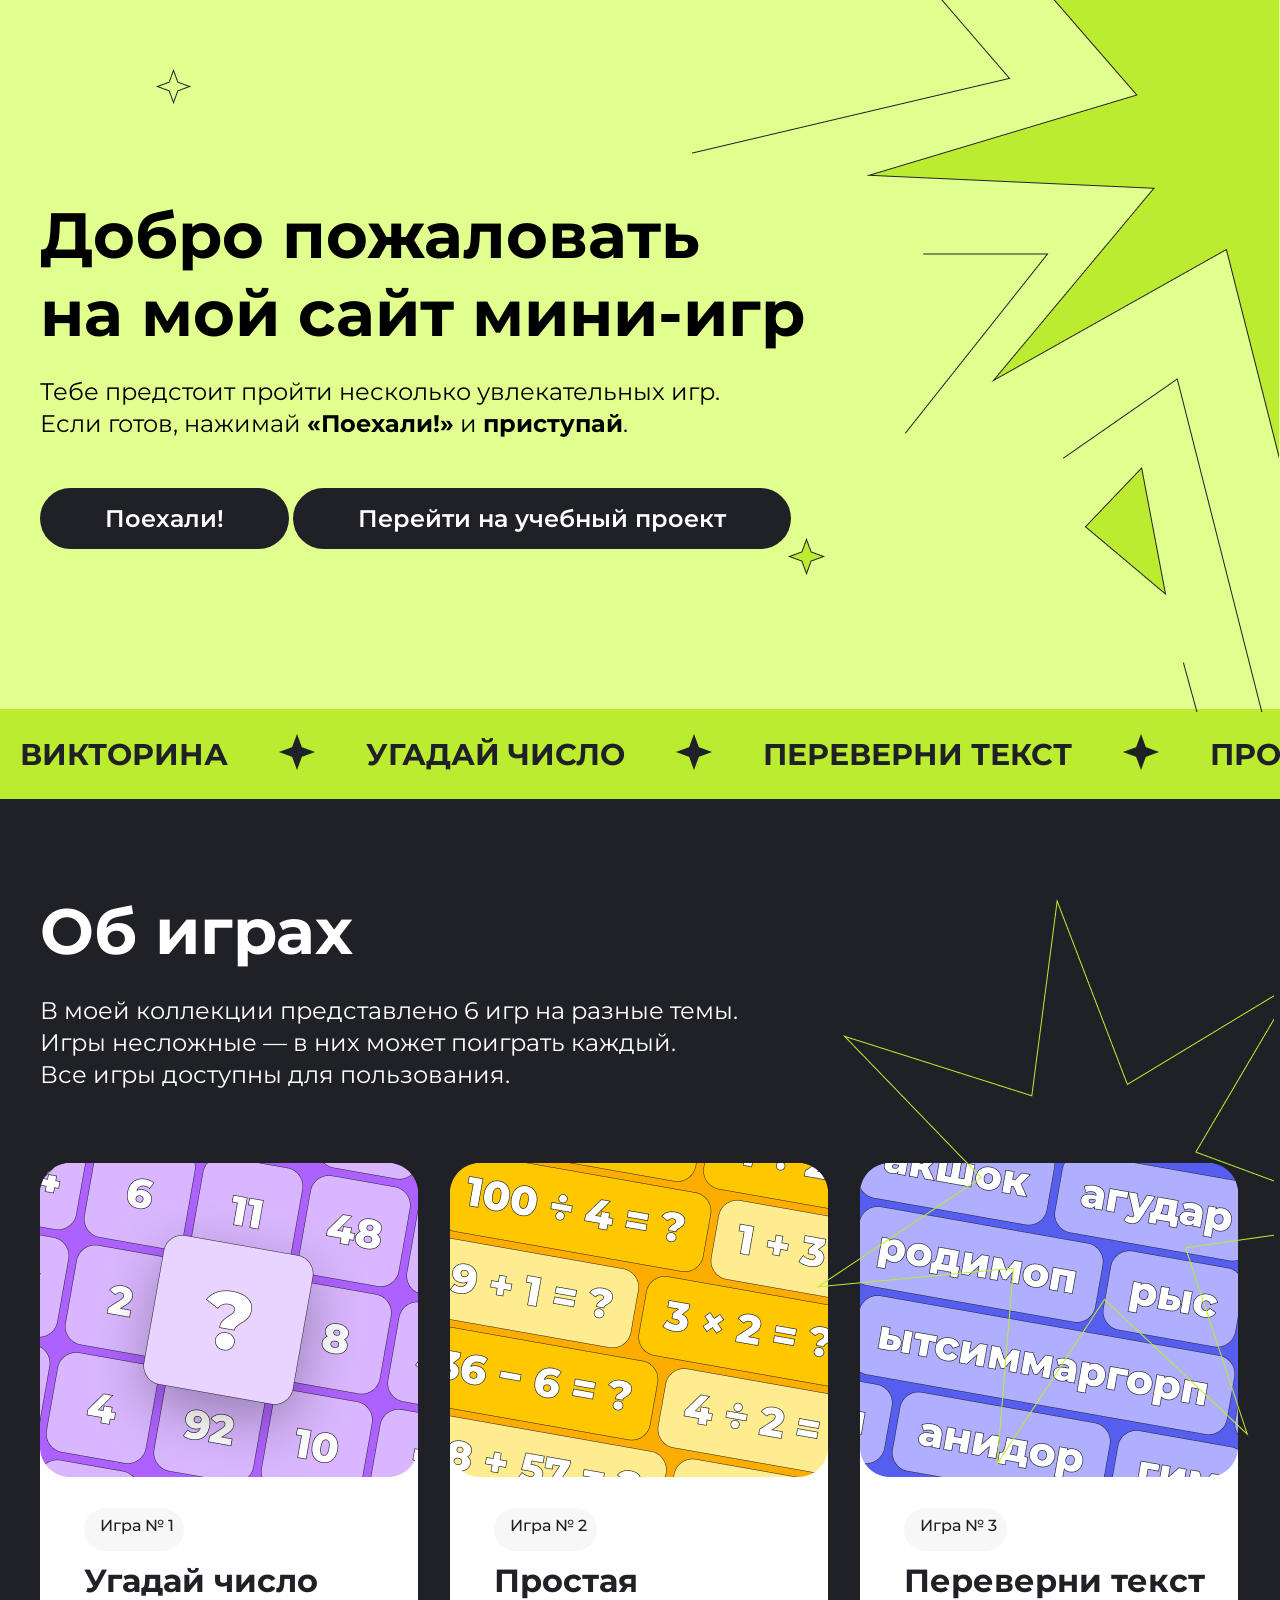
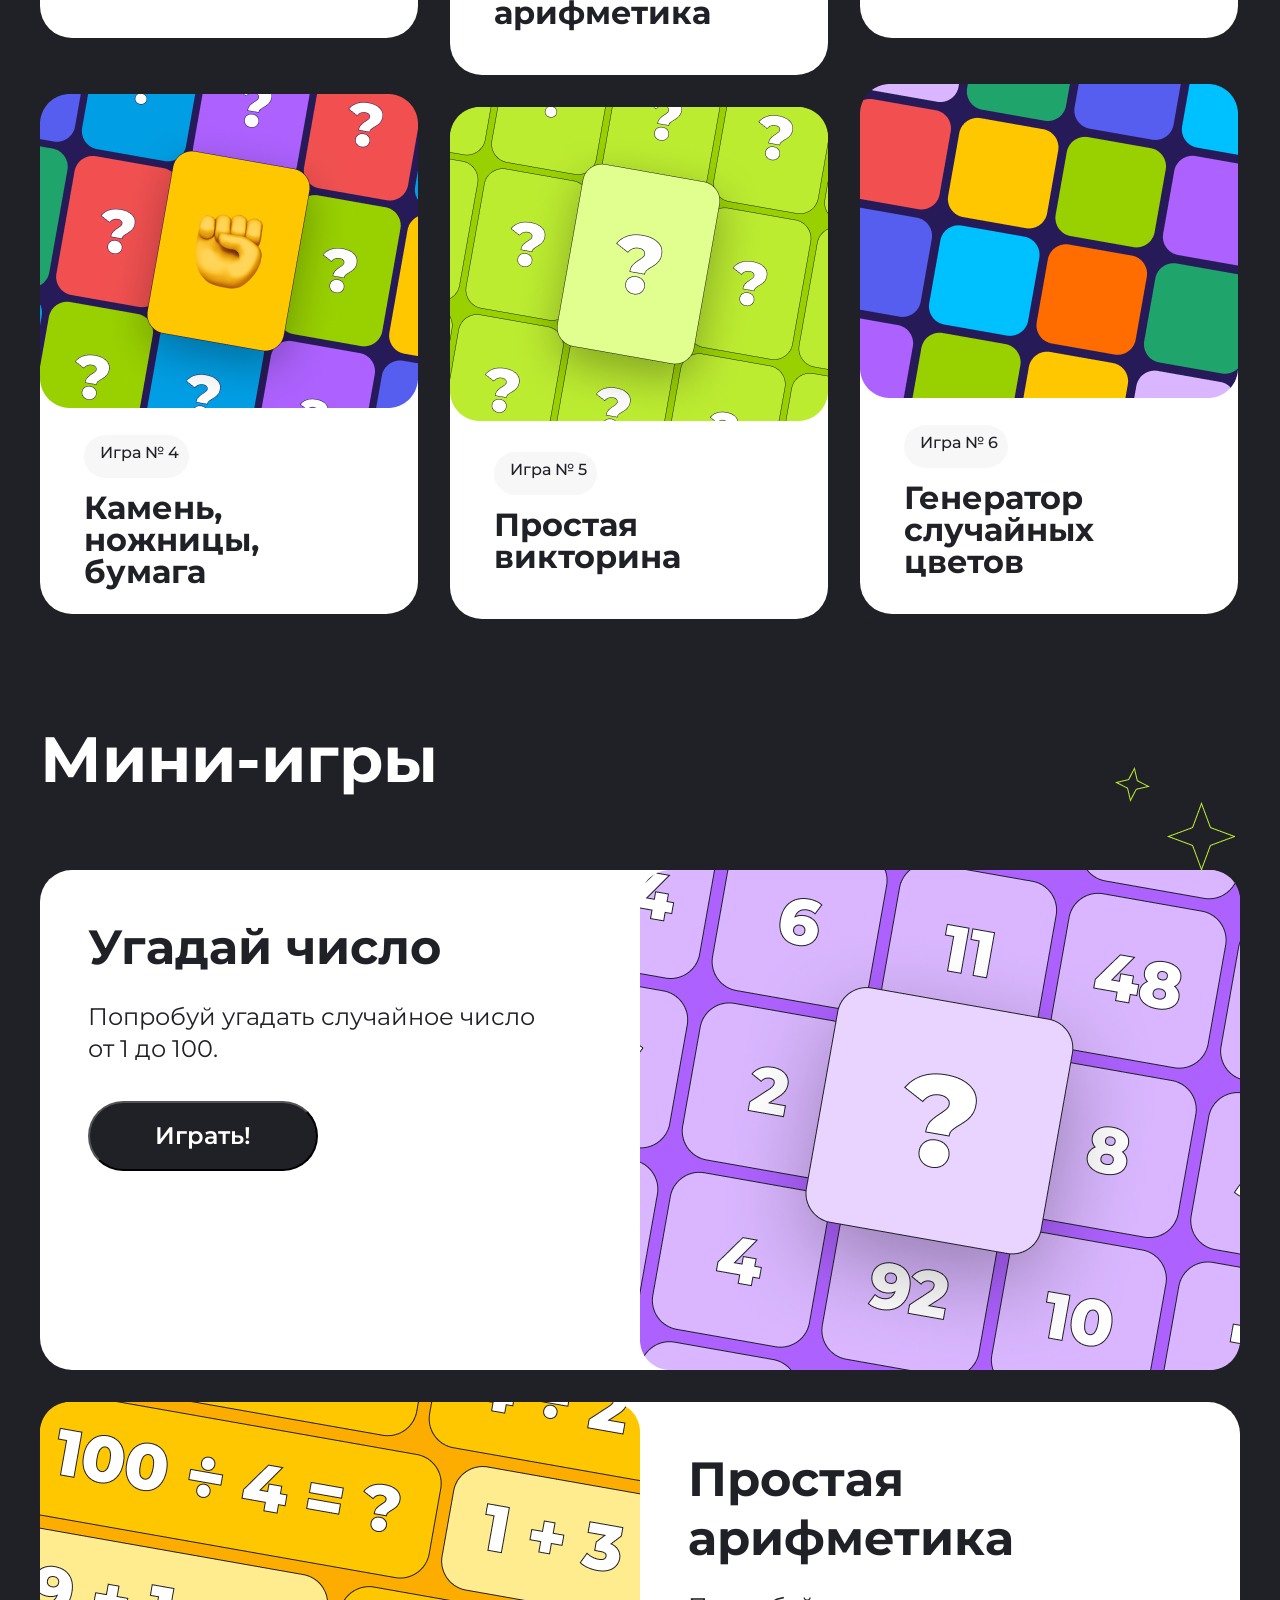
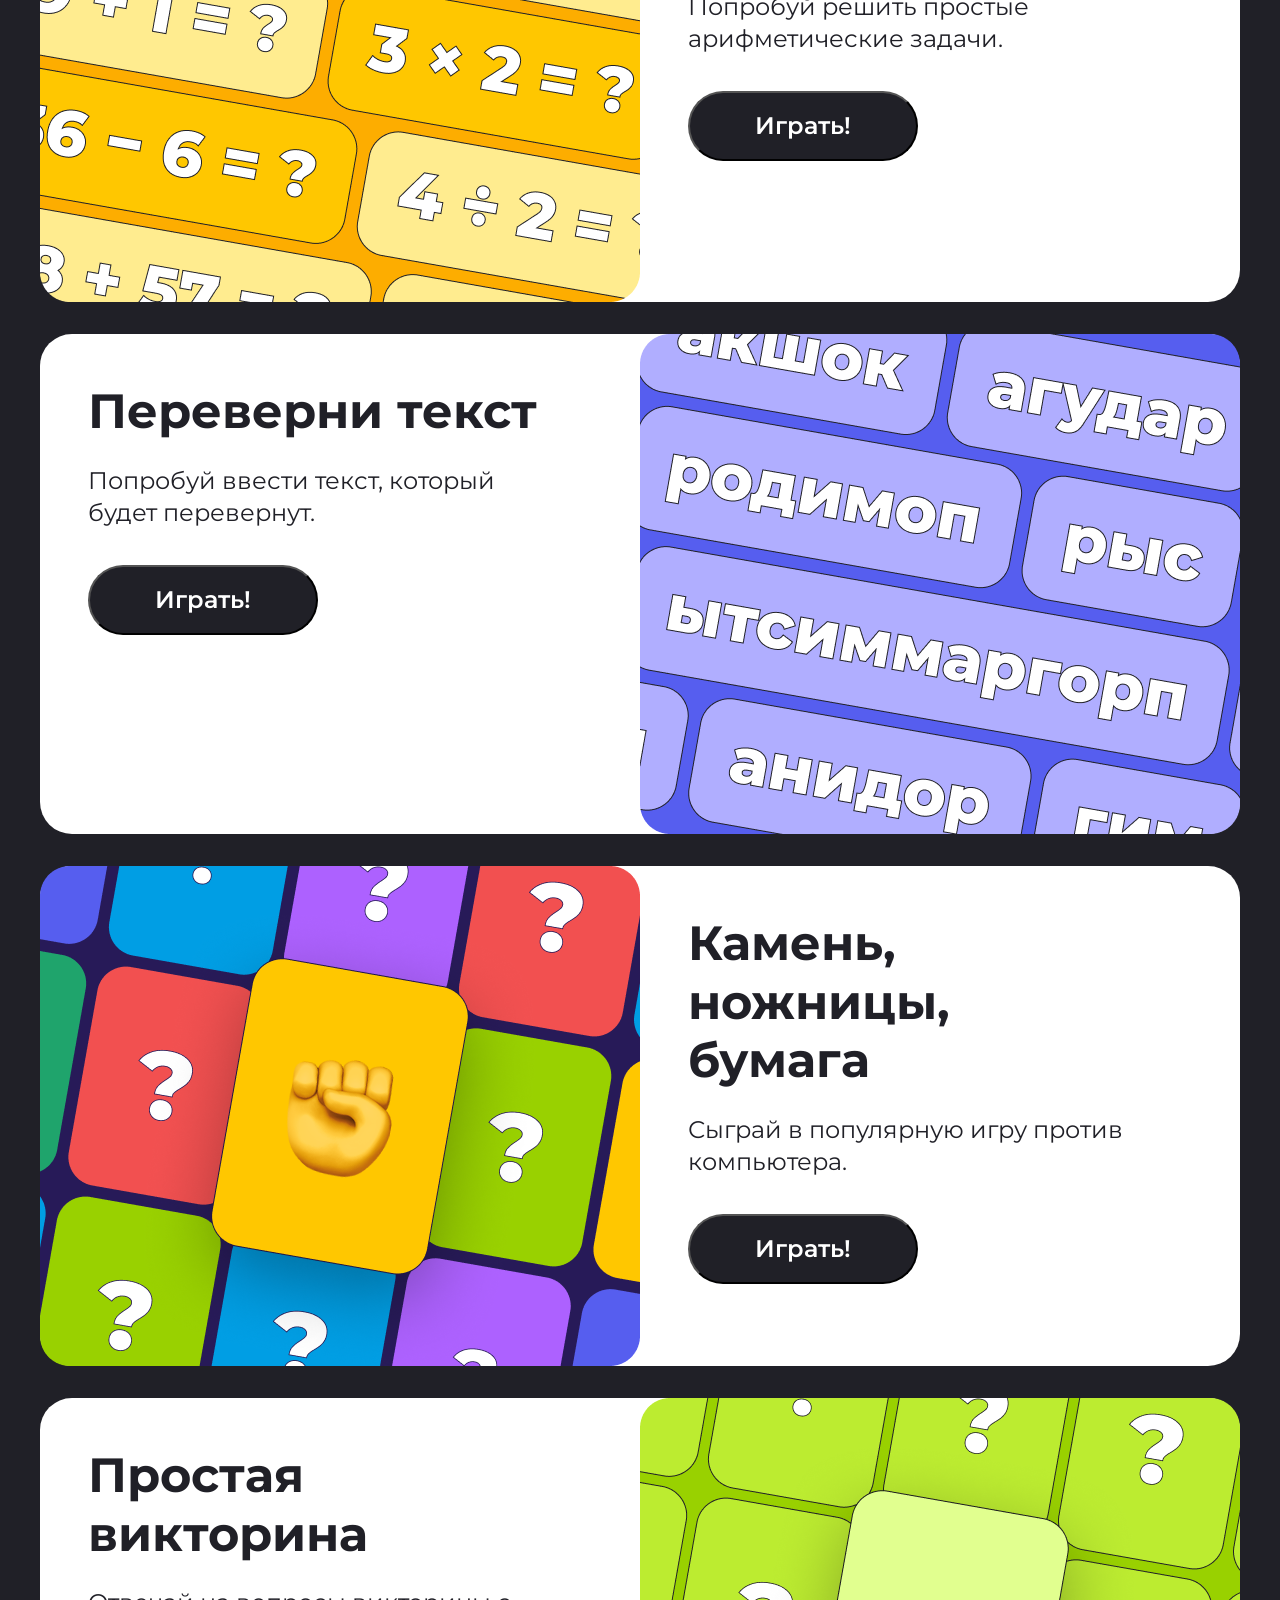
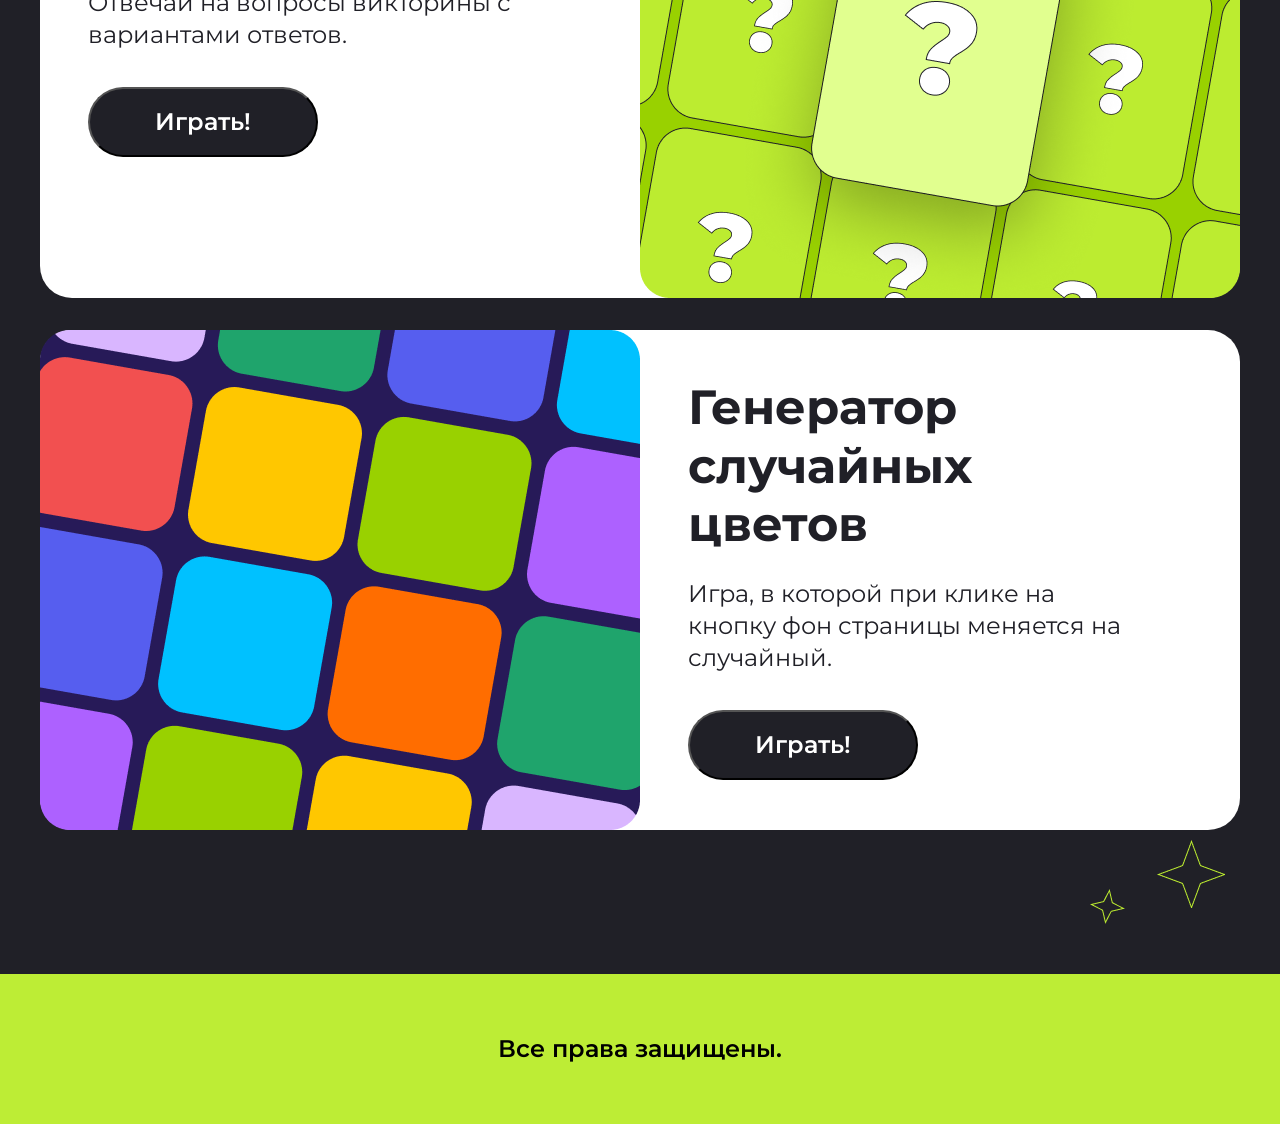
==== index.html @ 8f7e367b "all done" ====
<!DOCTYPE html>
<html lang="en">
  <head>
    <meta charset="UTF-8" />
    <meta name="viewport" content="width=device-width, initial-scale=1.0" />
    <title>Game Site</title>
    <link rel="stylesheet" href="./css/style.css" />
    <link rel="preconnect" href="https://fonts.googleapis.com" />
    <link rel="preconnect" href="https://fonts.gstatic.com" crossorigin />
    <link
      href="https://fonts.googleapis.com/css2?family=Montserrat:ital,wght@0,100..900;1,100..900&display=swap"
      rel="stylesheet"
    />
  </head>
  <body>
    <header class="header star">
      <div class="star__right-up"></div>
      <div class="star__big"></div>
      <div class="star__midlle-green"></div>
      <div class="star__small-green"></div>
      <div class="star__small-transparent"></div>

      <div class="header__content center">
        <h1 class="header__title">
          Добро пожаловать<br />
          на мой сайт мини-игр
        </h1>
        <p class="header__text">
          Тебе предстоит пройти несколько увлекательных игр. Если готов, нажимай
          <b>«Поехали!»</b> и <b>приступай</b>.
        </p>
        <a href="#about" class="button header__button">Поехали!</a>
        <a href="./homeWork.html" class="button header__button">Перейти на учебный проект</a>
    </header>

    <main>
      <section class="line">
        <div class="line__content">
          <a href="#" class="line__text">Викторина</a>
          <picture>
            <source srcset="./images/line-star-mob.png" media="(max-width: 800px)">
            <source srcset="./images/line-star.png" media="(max-width: 1024px)">
            <source srcset="./images/line-star.png">
            <img src="./images/line-star.png" alt="Image description">
          </picture>
          <a href="#" class="line__text">угадай число</a>
          <picture>
            <source srcset="./images/line-star-mob.png" media="(max-width: 800px)">
            <source srcset="./images/line-star.png" media="(max-width: 1024px)">
            <source srcset="./images/line-star.png">
            <img src="./images/line-star.png" alt="Image description">
          </picture>

          <a href="#" class="line__text">Переверни текст</a>
          <picture>
            <source srcset="./images/line-star-mob.png" media="(max-width: 800px)">
            <source srcset="./images/line-star.png" media="(max-width: 1024px)">
            <source srcset="./images/line-star.png">
            <img src="./images/line-star.png" alt="Image description">
          </picture>

          <a href="#" class="line__text">Простая арифметика</a>
         <picture>
            <source srcset="./images/line-star-mob.png" media="(max-width: 800px)">
            <source srcset="./images/line-star.png" media="(max-width: 1024px)">
            <source srcset="./images/line-star.png">
            <img src="./images/line-star.png" alt="Image description">
          </picture>

          <a href="#" class="line__text">Камень, ножницы, бумага</a>
          <picture>
            <source srcset="./images/line-star-mob.png" media="(max-width: 800px)">
            <source srcset="./images/line-star.png" media="(max-width: 1024px)">
            <source srcset="./images/line-star.png">
            <img src="./images/line-star.png" alt="Image description">
          </picture>

          <a href="#" class="line__text">Генератор случайных цветов</a>
          <picture>
            <source srcset="./images/line-star-mob.png" media="(max-width: 800px)">
            <source srcset="./images/line-star.png" media="(max-width: 1024px)">
            <source srcset="./images/line-star.png">
            <img src="./images/line-star.png" alt="Image description">
          </picture>
        </div>
      </section>

      <section id="about" class="center about">
        <div class="about__star"></div>
        <h2 class="title title_about">Об играх</h2>
        <p class="about__text">
          В моей коллекции представлено 6 игр на разные темы. Игры несложные — в
          них может поиграть каждый.<br />
          Все игры доступны для пользования.
        </p>

        <div class="about__games">
          <a href="#guess" class="about__game">
            <img
              class="about__game-img"
              src="./images/game-1.png"
              alt="Игра 1"
            />
            <div class="about__game-info">
              <p class="about__game-number">Игра № 1</p>
              <h3 class="about__game-title">Угадай число</h3>
            </div>
          </a>

          <a href="#ariphmetix" class="about__game special">
            <img
              class="about__game-img"
              src="./images/game-2.png"
              alt="Игра 2"
            />
            <div class="about__game-info">
              <p class="about__game-number">Игра № 2</p>
              <h3 class="about__game-title">Простая арифметика</h3>
            </div>
          </a>

          <a href="#tern-text" class="about__game">
            <img
              class="about__game-img"
              src="./images/game-3.png"
              alt="Игра 3"
            />
            <div class="about__game-info">
              <p class="about__game-number">Игра № 3</p>
              <h3 class="about__game-title">Переверни текст</h3>
            </div>
          </a>

          <a href="#stone" class="about__game short">
            <img
              class="about__game-img"
              src="./images/game-4.png"
              alt="Игра 4"
            />
            <div class="about__game-info">
              <p class="about__game-number">Игра № 4</p>
              <h3 class="about__game-title">Камень, ножницы, бумага</h3>
            </div>
          </a>

          <a href="#answers" class="about__game special">
            <img
              class="about__game-img"
              src="./images/game-5.png"
              alt="Игра 5"
            />
            <div class="about__game-info">
              <p class="about__game-number">Игра № 5</p>
              <h3 class="about__game-title">Простая викторина</h3>
            </div>
          </a>

          <a href="#generator" class="about__game short">
            <img
              class="about__game-img"
              src="./images/game-6.png"
              alt="Игра 6"
            />
            <div class="about__game-info">
              <p class="about__game-number">Игра № 6</p>
              <h3 class="about__game-title">Генератор случайных цветов</h3>
            </div>
            >
          </a>
        </div>
      </section>

      <section class="center mini-games">
        <h2 class="title title_mini-games">Мини-игры</h2>
        <div class="mini-games__star-big"></div>
        <div class="mini-games__star-small"></div>

        <div class="mini-games__games">
          
          <a id="guess" href="#" class="mini-games__game">
            <div class="mini-games__info">
              <h3 class="mini-games__title">Угадай число</h3>
              <p class="mini-games__text">
                Попробуй угадать случайное число от 1 до 100.
              </p>
              <div class="button">
                <button class="button__mini-games button__guess-number" onclick="gameGuessNumber()">Играть!</button>
              </div>
            </div>
            <img
              class="mini-games__img"
              src="./images/game-1-big.png"
              alt="Игра 1"
            />
          </a>

          <a id="ariphmetix" href="#" class="mini-games__game">
            <img
              class="mini-games__img"
              src="./images/game-2-big.png"
              alt="Игра 1"
            />
            <div class="mini-games__info">
              <h3 class="mini-games__title">Простая арифметика</h3>
              <p class="mini-games__text">
                Попробуй решить простые арифметические задачи.
              </p>
               <div class="button">
                <button class="button__mini-games" onclick="startGameSimpleAriphmetix()">Играть!</button>
              </div>
            </div>
          </a>

          <a id="tern-text" href="#" class="mini-games__game">
            <div class="mini-games__info">
              <h3 class="mini-games__title">Переверни&nbsp;текст</h3>
              <p class="mini-games__text">
                Попробуй ввести текст, который будет перевернут.
              </p>
               <div class="button">
                <button class="button__mini-games" onclick="startGameTernOver()">Играть!</button>
              </div>
            </div>
            <img
              class="mini-games__img"
              src="./images/game-3-big.png"
              alt="Игра 1"
            />
          </a>

          <a id="stone" href="#" class="mini-games__game">
            <img
              class="mini-games__img"
              src="./images/game-4-big.png"
              alt="Игра 1"
            />
            <div class="mini-games__info">
              <h3 class="mini-games__title">
                Камень,<br />
                ножницы,<br />
                бумага
              </h3>
              <p class="mini-games__text">
                Сыграй в популярную игру против компьютера.
              </p>
               <div class="button">
                <button class="button__mini-games" onclick="startGameRockStone()">Играть!</button>
              </div>
            </div>
          </a>

          <a id="answers" href="#" class="mini-games__game">
            <div class="mini-games__info">
              <h3 class="mini-games__title">
                Простая<br />
                викторина
              </h3>
              <p class="mini-games__text">
                Отвечай на вопросы викторины с вариантами ответов.
              </p>
               <div class="button">
                <button class="button__mini-games" onclick="startQuiz()">Играть!</button>
              </div>
            </div>
            <img
              class="mini-games__img"
              src="./images/game-5-big.png"
              alt="Игра 1"
            />
          </a>

          <a id="generator" href="#" class="mini-games__game">
            <img
              class="mini-games__img"
              src="./images/game-6-big.png"
              alt="Игра 1"
            />
            <div class="mini-games__info">
              <h3 class="mini-games__title">
                Генератор<br />
                случайных<br />
                цветов
              </h3>
              <p class="mini-games__text">
                Игра, в которой при клике на кнопку фон страницы меняется на
                случайный.
              </p>
              <div class="button">
                <button class="button__mini-games">Играть!</button>
              </div>
            </div>
          </a>
        </div>

        <div class="mini-games__star-big-down"></div>
        <div class="mini-games__star-small-down"></div>
      </section>
    </main>
    <footer class="footer">
      <p class="footer__text">Все права защищены.</p>
    </footer>
    <script src="./js/hw-8.js"></script>
  </body>
</html>
---- css/style.css ----
* {
  margin: 0;
  padding: 0;
  box-sizing: border-box;
}

html {
  scroll-behavior: smooth;
}

body {
  margin: 0 auto;
  font-family: "Montserrat", sans-serif;
  font-size: 16px;
}

a,
input,
button {
  font-family: "Montserrat", sans-serif;
}

input::-moz-placeholder {
  font-family: "Montserrat", sans-serif;
}

input::placeholder {
  font-family: "Montserrat", sans-serif;
}

a {
  text-decoration: none;
  color: #202027;
}

main {
  background-color: #202027;
}

.center {
  padding-left: calc(50% - 600px);
  padding-right: calc(50% - 600px);
}

.button {
  background: transparent;
  border: none;
  cursor: pointer;
}

.title {
  color: #fff;
  font-family: Montserrat;
  font-weight: 700;
  font-size: 64px;
  line-height: 100%;
  letter-spacing: 0px;
}

#app {
  padding-bottom: 35px;
  background-color: #e1ff8f;
}

.hw-8 {
  padding: 0 25px 0 25px;
}

.hw-8__buttons {
  display: flex;
  flex-direction: column-reverse;
  align-items: center;
}

.hw-8__button {
  margin: 25px;
}

.hw-8__button:not(:last-child) {
  margin: 0;
  margin-bottom: 15px;
}

.hw-8__button-color {
  margin-bottom: 25px;
}

.hw-8__block {
  position: absolute;
  top: 35%;
  left: 25%;
  display: none;
  max-width: 700px;
  background-color: #e7f3c6;
  padding: 35px;
  border-radius: 10px;
}

.hw-8__block h2 {
  text-align: center;
  margin-bottom: 15px;
}

.hw-8__text-two {
  padding: 25px 0 25px 0;
}

.active {
  color: rgb(80, 2, 247);
}

.new-title {
  font-size: 24px;
}

.new-text {
  font-size: 18px;
}

.hw-8__titleBlock {
  display: flex;
  align-items: center;
  justify-content: center;
  gap: 15px;
  margin-bottom: 25px;
}

.hw-8__descriptions {
  text-align: center;
  margin-bottom: 15px;
}

.hw-8__description:not(:last-child) {
  margin-bottom: 9px;
}

.hw-8__descrs {
  display: flex;
  flex-direction: column;
  align-items: center;
  gap: 9px;
  margin-bottom: 15px;
}

.hw-8__descr-empty {
  color: #2a2a80;
}

.hw-8__new-ell {
  text-align: center;
  margin-bottom: 15px;
}

.star__right-up {
  position: absolute;
  background-image: url("../images/right-up_el.png");
  background-repeat: no-repeat;
  right: 0px;
  width: 588px;
  height: 712px;
}
.star__big {
  position: absolute;
  background-image: url("../images/star-big.png");
  background-repeat: no-repeat;
  width: 83px;
  height: 83px;
  top: 568px;
  right: 344px;
}
.star__midlle-green {
  position: absolute;
  background-image: url("../images/star-middle-green.png");
  background-repeat: no-repeat;
  width: 57px;
  height: 57px;
  left: 63px;
  top: 94px;
}
.star__small-green {
  position: absolute;
  background-image: url("../images/Star-small-green.png");
  background-repeat: no-repeat;
  width: 37px;
  height: 37px;
  top: 538px;
  right: 455px;
}
.star__small-transparent {
  position: absolute;
  background-image: url("../images/Star-small-transparent.png");
  background-repeat: no-repeat;
  width: 35px;
  height: 35px;
  top: 69px;
  left: 156px;
}

.header {
  margin: 0 auto;
  position: relative;
  background-color: #e1ff8f;
}
.header__content {
  padding-top: 196px;
  padding-bottom: 173px;
}
.header__title {
  margin-bottom: 24px;
  max-width: 775px;
  font-family: Montserrat;
  font-weight: 700;
  font-size: 64px;
  line-height: 122%;
  letter-spacing: 0px;
}
.header__text {
  margin-bottom: 62px;
  max-width: 720px;
  font-family: Montserrat;
  font-weight: 400;
  font-size: 24px;
  line-height: 32px;
  letter-spacing: 0px;
}
.header__button {
  border: none;
  background-color: #202027;
  color: #fff;
  padding: 16px 65px;
  border-radius: 65px;
  font-family: Montserrat;
  font-weight: 600;
  font-size: 24px;
  line-height: 142%;
  transition: all 0.3s;
}

.header__button:hover {
  background-color: #fff;
  color: #000;
  border: 1px solid #8C8C8C;
}

.line__content {
  padding-left: 20px;
  width: 100vw;
  height: 90px;
  overflow: auto;
  background-color: #bcec30;
  display: flex;
  align-items: center;
  gap: 51px;
}
.line__text {
  white-space: nowrap;
  text-transform: uppercase;
  font-family: Montserrat;
  font-weight: 700;
  font-size: 30px;
  line-height: 110%;
  letter-spacing: 4%;
}
.line__star {
  width: 35px;
  height: 35px;
}

.title_about {
  padding-top: 100px;
  margin-bottom: 32px;
}

.about {
  position: relative;
}
.about__text {
  max-width: 700px;
  color: #fff;
  font-family: Montserrat;
  font-weight: 400;
  font-size: 24px;
  line-height: 32px;
  letter-spacing: 0px;
  margin-bottom: 72px;
}
.about__games {
  align-self: start;
  margin-bottom: 108px;
  display: flex;
  flex-wrap: wrap;
  gap: 32px;
}
.about__game {
  display: inline-block;
  max-width: 378px;
  height: 475px;
  background-color: #fff;
  border-radius: 32px;
  padding-bottom: 36px;
  transition: transform 0.3s;
}
.about__game-info {
  padding: 35px 32px 36px 44px;
  width: 378px;
}
.about__game-number {
  display: inline;
  border-radius: 52px;
  background: #f7f7f7;
  padding: 8px 10px 16px 16px;
  font-family: Montserrat;
  font-weight: 500;
  font-size: 16px;
  line-height: 110%;
  letter-spacing: 0px;
}
.about__game-title {
  padding-top: 30px;
  font-family: Montserrat;
  font-weight: 700;
  font-size: 32px;
  line-height: 100%;
  letter-spacing: 0px;
}
.about__star {
  position: absolute;
  background-image: url("../images/about-star.png");
  background-repeat: no-repeat;
  width: 464px;
  height: 584px;
  right: 0;
  top: 100px;
}

.special {
  min-height: 512px;
}

.short {
  margin-top: 32px;
  display: flex;
  flex-direction: column;
  justify-content: center;
}

.about__game:hover {
  transform: scale(1.1);
}

.title_mini-games {
  margin-bottom: 79px;
  color: #fff;
}

.mini-games__game:not(:last-child) {
  margin-bottom: 32px;
}

.button__mini-games {
  padding: 16px 75px;
  background-color: transparent;
  background-color: #202027;
  color: #fff;
  padding: 16px 65px;
  border-radius: 65px;
  font-family: Montserrat;
  font-weight: 600;
  font-size: 24px;
  line-height: 142%;
  transition: all 0.3s;
}

.button__mini-games:hover {
  background-color: #fff;
  color: #000;
  border: 1px solid #8C8C8C;
}

.mini-games__game:nth-child(odd) {
  justify-content: space-between;
}

.mini-games {
  position: relative;
  padding-bottom: 144px;
}
.mini-games__game {
  display: flex;
  border-radius: 32px;
  background-color: #fff;
}
.mini-games__info {
  width: 100%;
  padding-left: 48px;
  padding-top: 48px;
}
.mini-games__img {
  max-width: 600px;
}
.mini-games__title {
  max-width: 570px;
  margin-bottom: 24px;
  font-family: Montserrat;
  font-weight: 700;
  font-size: 48px;
  line-height: 122%;
  letter-spacing: 0px;
}
.mini-games__text {
  margin-bottom: 36px;
  max-width: 457px;
  font-family: Montserrat;
  font-weight: 400;
  font-size: 24px;
  line-height: 32px;
  letter-spacing: 0;
}
.mini-games__star-big {
  position: absolute;
  background-image: url("../images/mini-game-star-big.png");
  background-repeat: no-repeat;
  width: 68px;
  height: 68px;
  right: 45px;
  top: 75px;
}
.mini-games__star-small {
  position: absolute;
  background-image: url("../images/mini-game-star-small.png");
  background-repeat: no-repeat;
  width: 35px;
  height: 35px;
  right: 130px;
  top: 40px;
}
.mini-games__star-big-down {
  position: absolute;
  background-image: url("../images/mini-game-star-big.png");
  background-repeat: no-repeat;
  width: 68px;
  height: 68px;
  right: 55px;
  bottom: 66px;
}
.mini-games__star-small-down {
  position: absolute;
  background-image: url("../images/mini-game-star-small.png");
  background-repeat: no-repeat;
  width: 35px;
  height: 35px;
  right: 155px;
  bottom: 50px;
}

.footer {
  height: 150px;
  background-color: #BDED35;
  display: flex;
  align-items: center;
  justify-content: center;
}

.footer__text {
  font-family: Montserrat;
  font-weight: 600;
  font-size: 24px;
  line-height: 100%;
  letter-spacing: 0px;
  color: #000;
}

@media (max-width: 998px) {
  .center {
    padding-left: 35px;
    padding-right: 35px;
  }
  .about,
  .mini-games {
    padding-left: 16px;
    padding-right: 16px;
  }
  .button {
    font-size: 24px;
    display: block;
  }
  .star__right-up {
    position: absolute;
    background-image: url("../images/mobile-star-header.png");
    background-repeat: no-repeat;
    right: 0;
    top: 0;
    width: 160px;
  }
  .star__big {
    right: 34px;
    top: 415px;
  }
  .star__small-green {
    right: 149px;
    top: 485px;
  }
  .about__star {
    display: none;
  }
  .header__content {
    display: flex;
    flex-direction: column;
    align-items: center;
  }
  .button__mini-games {
    margin-bottom: 32px;
  }
  .mini-games__game:nth-child(odd) {
    flex-direction: column-reverse;
    justify-content: space-between;
  }
  .mini-games {
    padding-left: 16px;
    padding-right: 16px;
  }
  .mini-games__game {
    flex-direction: column;
    max-width: 500px;
  }
}
@media (max-width: 800px) {
  .mini-games__star-big,
  .mini-games__star-small,
  .mini-games__star-big_down,
  .mini-games__star-small_down {
    display: none;
  }
  .star__big {
    background-image: url("../images/star-big-mob.png");
    background-repeat: no-repeat;
    width: 39px;
    height: 41px;
    top: 430px;
    right: 55px;
  }
  .star__small-green {
    background-image: url("../images/Star-small-green-mob.png");
    background-repeat: no-repeat;
    width: 18px;
    height: 18px;
    top: 400px;
    right: 123px;
  }
  .star__small-transparent {
    position: absolute;
    background-image: url("../images/Star-small-transparent-mob.png");
    background-repeat: no-repeat;
    width: 18px;
    height: 18px;
  }
  .star__midlle-green {
    background-image: url("../images/star-middle-green-mob.png");
    background-repeat: no-repeat;
    width: 35px;
    height: 35px;
  }
  .mini-games__star-big-down {
    display: none;
  }
  .mini-games__star-small-down {
    display: none;
  }
  .header__content {
    padding-top: 133px;
    padding-bottom: 106px;
  }
  .header__title {
    font-size: 40px;
    line-height: 123%;
    margin-bottom: 6px;
    margin-bottom: 17px;
  }
  .header__text {
    font-size: 16px;
    line-height: 100%;
    margin-bottom: 26px;
    text-align: center;
  }
  .line__content {
    height: 51.3px;
    font-family: Montserrat;
    font-size: 16px;
    line-height: 110%;
    letter-spacing: 4%;
  }
  .line__star_mob {
    width: 19px;
    height: 19px;
  }
  .line__text {
    font-size: 16px;
    line-height: 110%;
    letter-spacing: 4%;
  }
  .title {
    font-size: 40px;
  }
  .about__text {
    font-size: 16px;
  }
  .about {
    display: none;
  }
  .title_mini-games {
    padding-top: 30px;
    margin-bottom: 48px;
  }
  .mini-games {
    padding-top: 22px;
    padding-bottom: 10px;
  }
  .mini-games__games {
    display: flex;
    flex-direction: column;
    align-items: center;
  }
}
@media (max-width: 595px) {
  .star__big {
    right: 44px;
    top: 480px;
  }
  .star__small-green {
    right: 117px;
    top: 447px;
  }
  .star__midlle-green {
    top: 97px;
    left: 37px;
  }
  .star__small-transparent {
    top: 64px;
    left: 91px;
  }
}
@media (max-width: 525px) {
  .header {
    display: flex;
    justify-content: center;
  }
  .header__content {
    padding-top: 148px;
    padding-bottom: 121px;
    text-align: center;
  }
  .header__title {
    line-height: 123%;
    margin-bottom: 6px;
    margin-bottom: 17px;
  }
  .header__text {
    text-align: center;
    font-size: 16px;
    line-height: 100%;
    margin-bottom: 36px;
  }
  .star__small-green {
    top: 555px;
  }
  .star__big {
    right: 68px;
    top: 581px;
  }
  .mini-games__game {
    max-width: 342px;
  }
  .mini-games__img {
    max-width: 342px;
    min-height: 284px;
  }
  .mini-games__info {
    padding-right: 29px;
    padding-left: 29px;
  }
  .mini-games__title {
    margin-bottom: 24px;
    font-family: Montserrat;
    font-weight: 700;
    font-size: 48px;
    font-family: Montserrat;
    font-weight: 700;
    font-size: 32px;
    line-height: 100%;
    letter-spacing: 0px;
    line-height: 122%;
    letter-spacing: 0px;
  }
  .mini-games__text {
    font-family: Montserrat;
    font-weight: 400;
    font-size: 16px;
    line-height: 100%;
    letter-spacing: 0px;
  }
  .button__mini-games {
    width: 285px;
    font-size: 16px;
  }
  .footer {
    height: 100px;
  }
  .footer__text {
    font-size: 16px;
  }
}/*# sourceMappingURL=style.css.map */
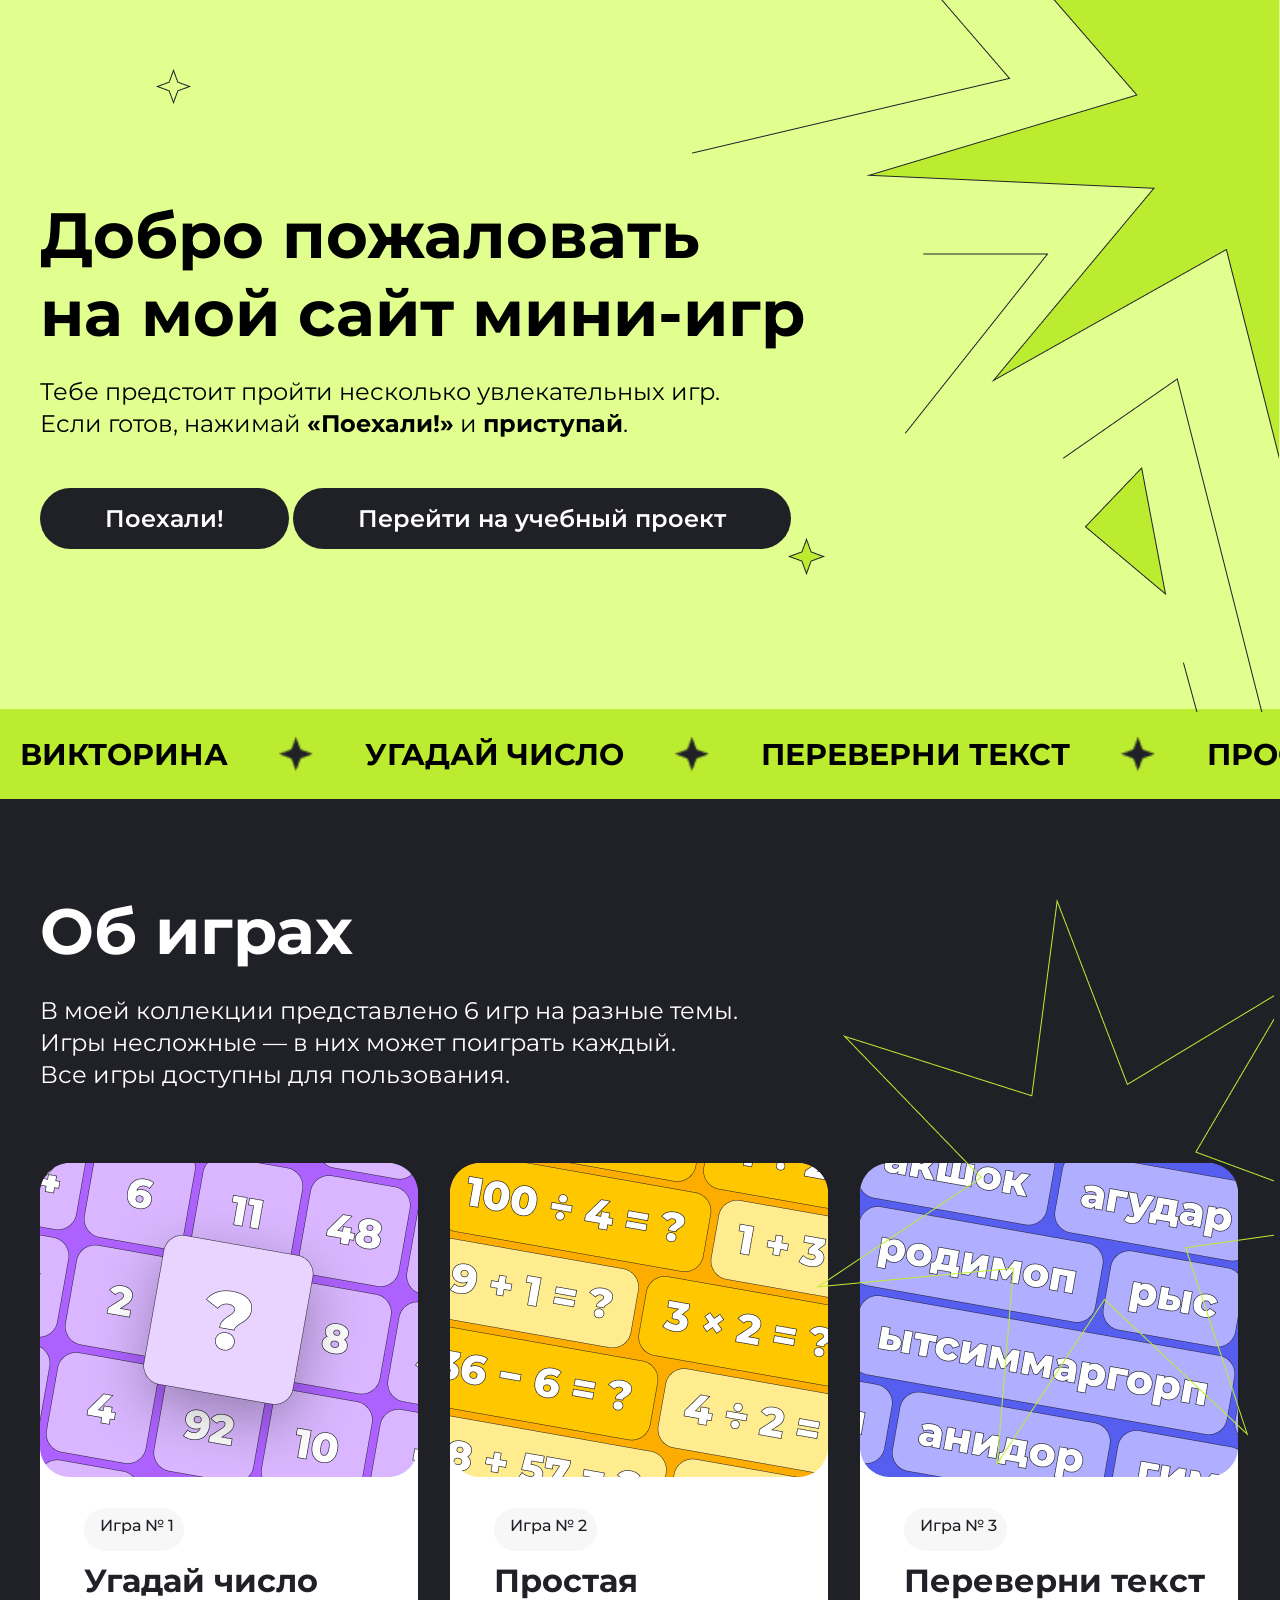
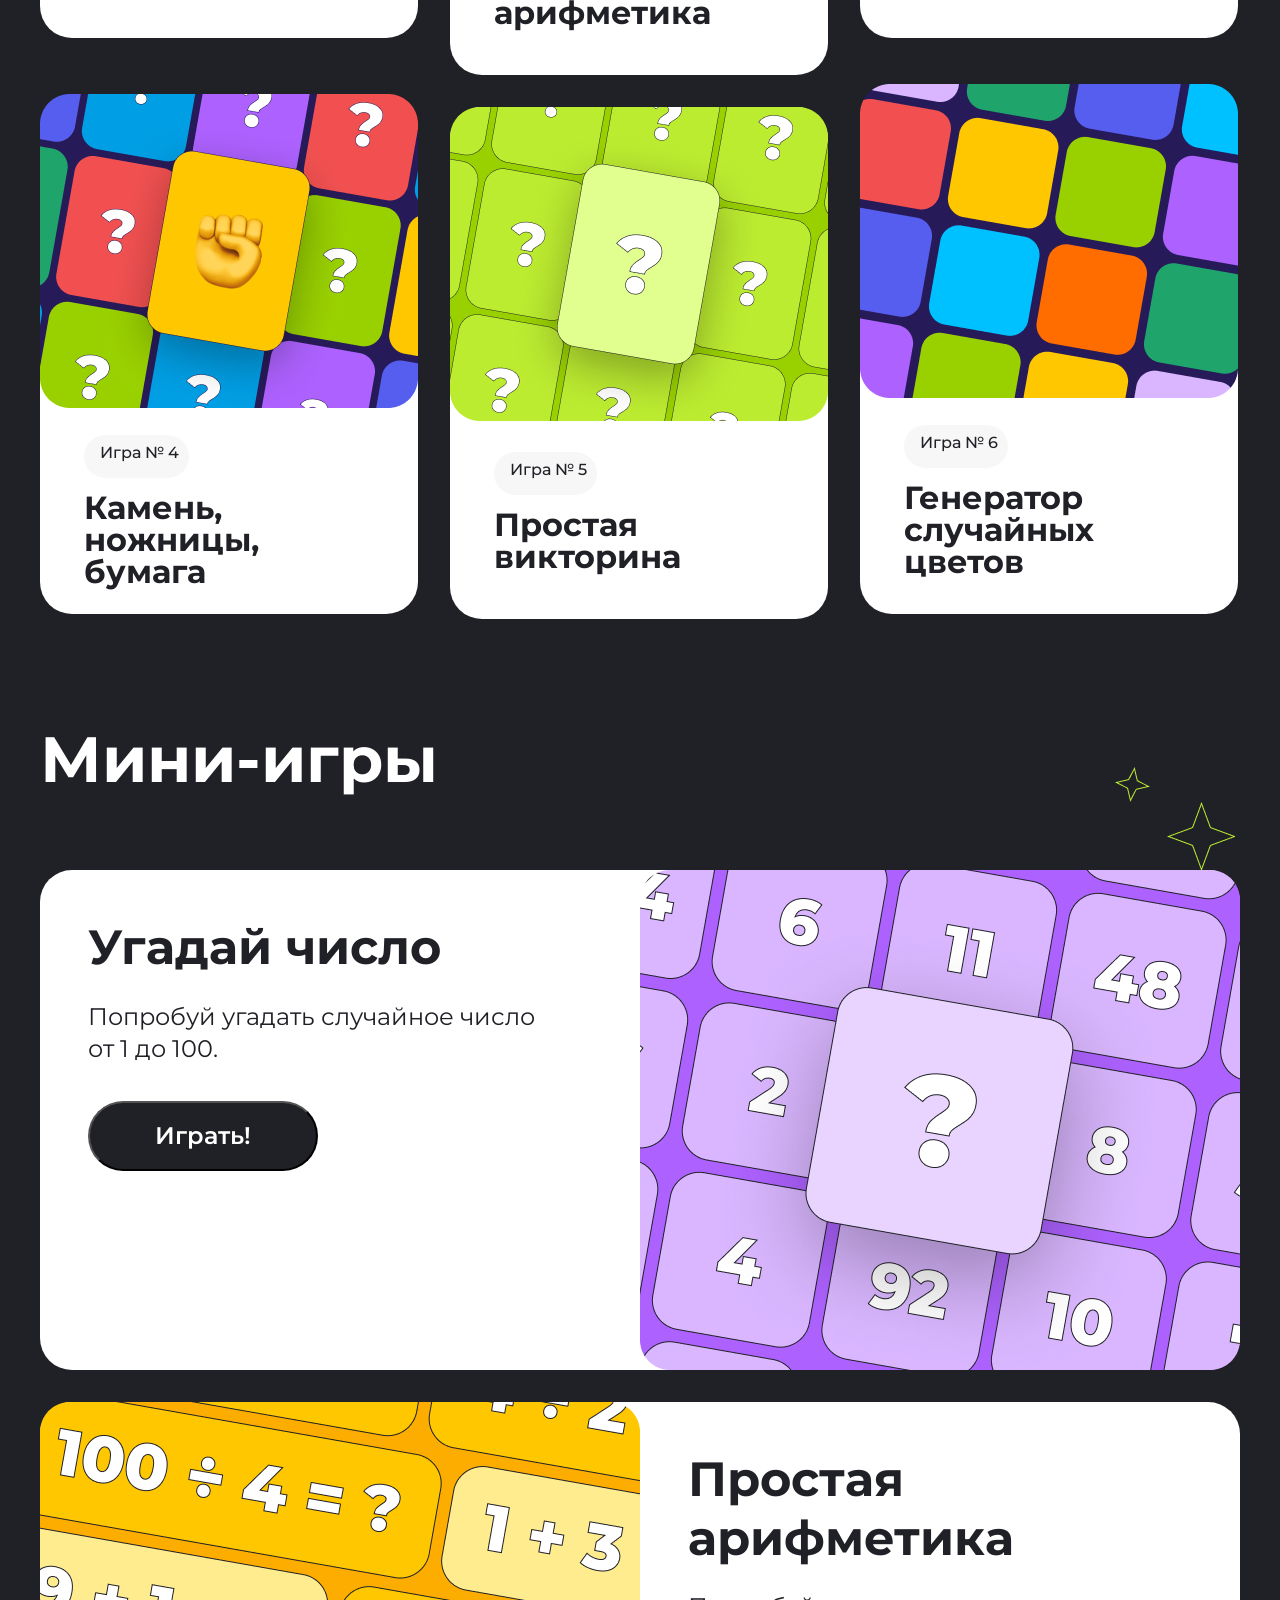
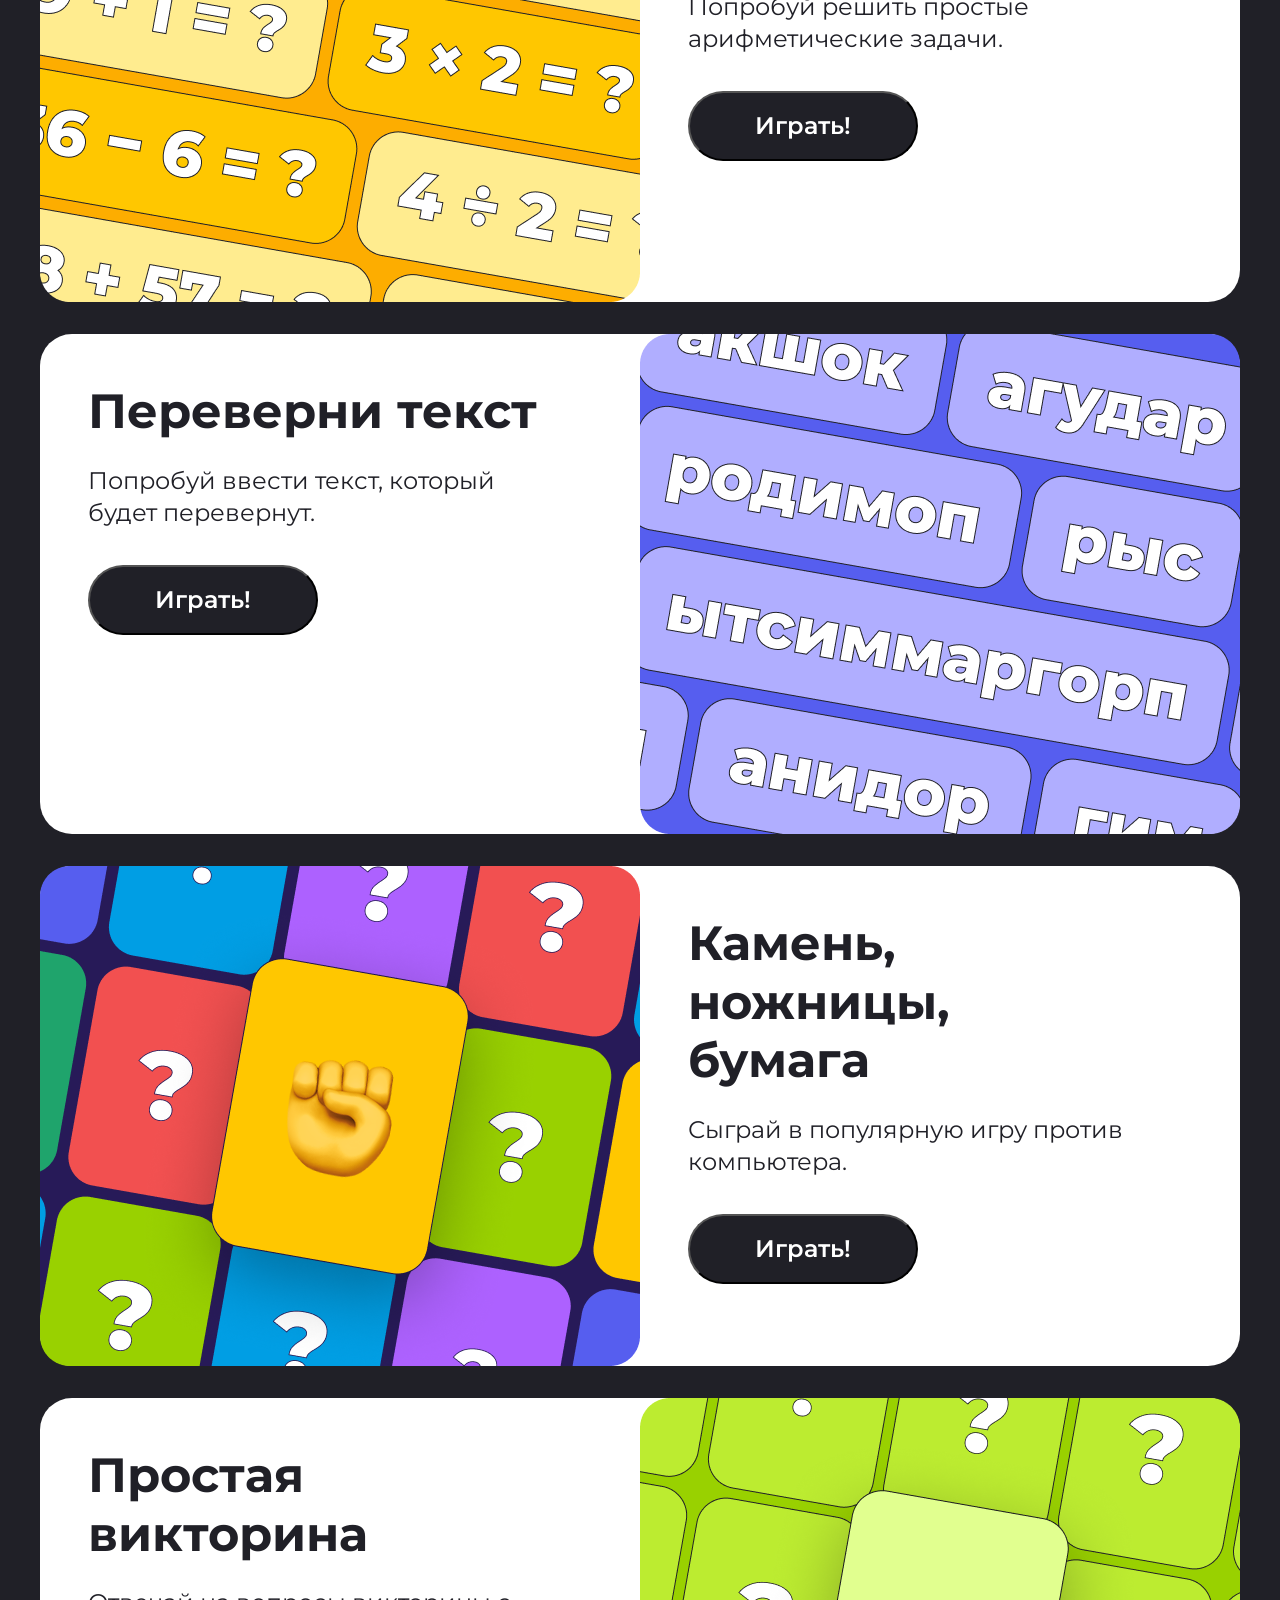
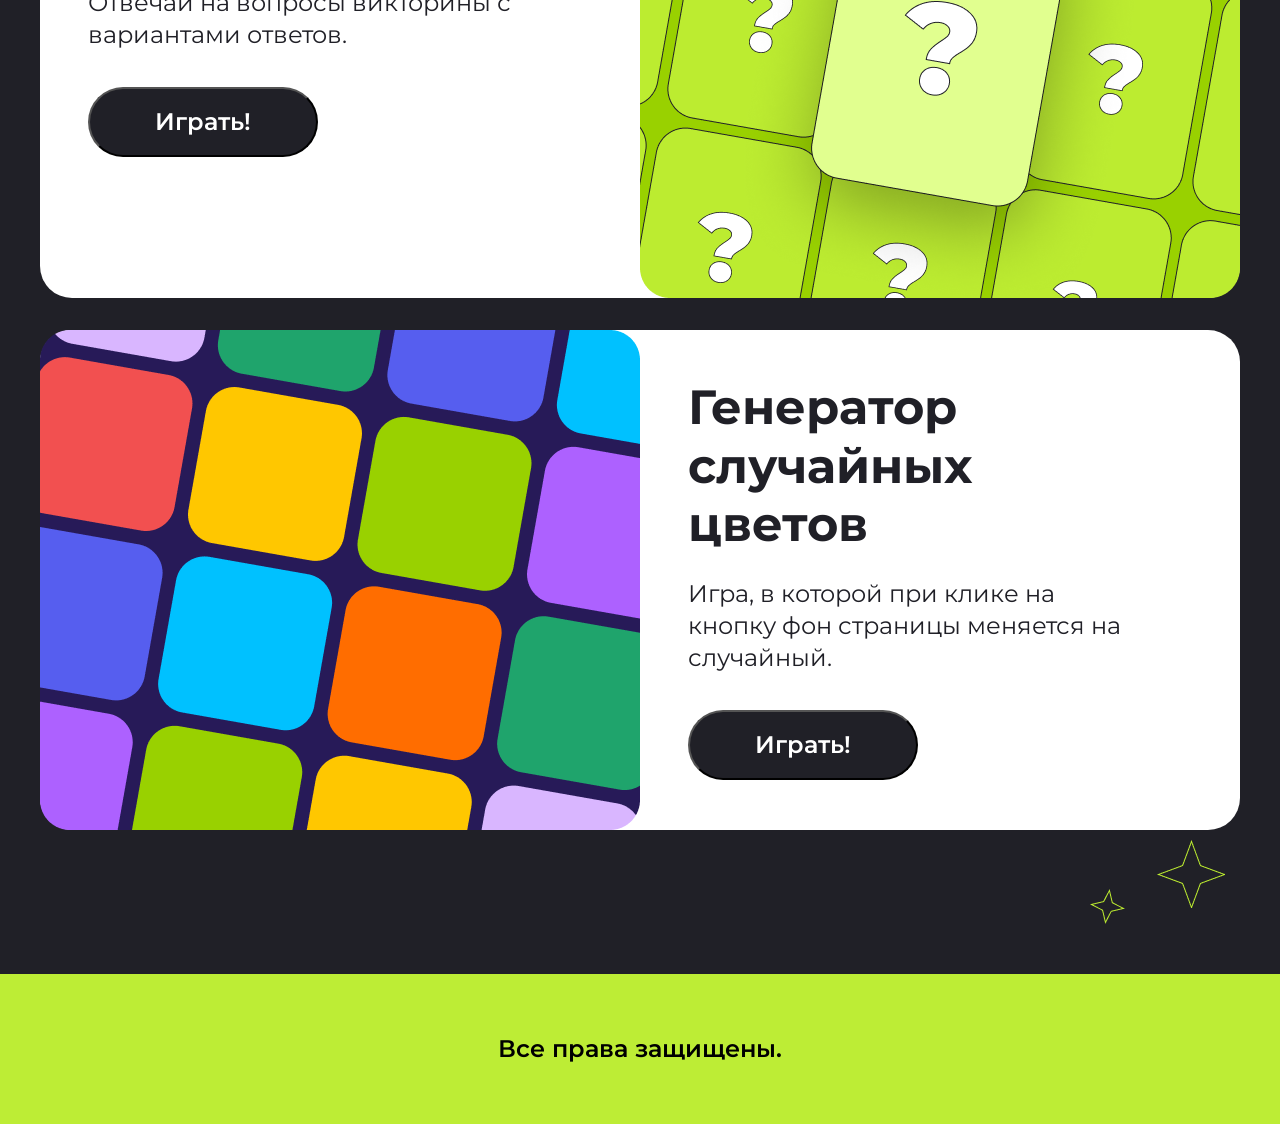
==== commit eaf546a5: "add line scroll" ====
--- a/index.html
+++ b/index.html
@@ -35,53 +35,46 @@
 
     <main>
       <section class="line">
-        <div class="line__content">
-          <a href="#" class="line__text">Викторина</a>
-          <picture>
-            <source srcset="./images/line-star-mob.png" media="(max-width: 800px)">
-            <source srcset="./images/line-star.png" media="(max-width: 1024px)">
-            <source srcset="./images/line-star.png">
-            <img src="./images/line-star.png" alt="Image description">
-          </picture>
-          <a href="#" class="line__text">угадай число</a>
-          <picture>
-            <source srcset="./images/line-star-mob.png" media="(max-width: 800px)">
-            <source srcset="./images/line-star.png" media="(max-width: 1024px)">
-            <source srcset="./images/line-star.png">
-            <img src="./images/line-star.png" alt="Image description">
-          </picture>
-
-          <a href="#" class="line__text">Переверни текст</a>
-          <picture>
-            <source srcset="./images/line-star-mob.png" media="(max-width: 800px)">
-            <source srcset="./images/line-star.png" media="(max-width: 1024px)">
-            <source srcset="./images/line-star.png">
-            <img src="./images/line-star.png" alt="Image description">
-          </picture>
-
-          <a href="#" class="line__text">Простая арифметика</a>
-         <picture>
-            <source srcset="./images/line-star-mob.png" media="(max-width: 800px)">
-            <source srcset="./images/line-star.png" media="(max-width: 1024px)">
-            <source srcset="./images/line-star.png">
-            <img src="./images/line-star.png" alt="Image description">
-          </picture>
-
-          <a href="#" class="line__text">Камень, ножницы, бумага</a>
-          <picture>
-            <source srcset="./images/line-star-mob.png" media="(max-width: 800px)">
-            <source srcset="./images/line-star.png" media="(max-width: 1024px)">
-            <source srcset="./images/line-star.png">
-            <img src="./images/line-star.png" alt="Image description">
-          </picture>
-
-          <a href="#" class="line__text">Генератор случайных цветов</a>
-          <picture>
-            <source srcset="./images/line-star-mob.png" media="(max-width: 800px)">
-            <source srcset="./images/line-star.png" media="(max-width: 1024px)">
-            <source srcset="./images/line-star.png">
-            <img src="./images/line-star.png" alt="Image description">
-          </picture>
+        <div class="line__track">
+          <div class="line__content">
+            <a href="#" class="line__text">Викторина</a>
+            <img src="./images/line-star-mob.png" alt="" class="line__star">
+
+            <a href="#" class="line__text">угадай число</a>
+            <img src="./images/line-star-mob.png" alt="" class="line__star">
+
+            <a href="#" class="line__text">Переверни текст</a>
+            <img src="./images/line-star-mob.png" alt="" class="line__star">
+
+            <a href="#" class="line__text">Простая арифметика</a>
+            <img src="./images/line-star-mob.png" alt="" class="line__star">
+
+            <a href="#" class="line__text">Камень, ножницы, бумага</a>
+            <img src="./images/line-star-mob.png" alt="" class="line__star">
+
+            <a href="#" class="line__text">Генератор случайных цветов</a>
+            <img src="./images/line-star-mob.png" alt="" class="line__star">
+          </div>
+
+          <!-- Дубликат для бесшовности -->
+          <div class="line__content" aria-hidden="true">
+            <a href="#" class="line__text" tabindex="-1">Викторина</a>
+            <img src="./images/line-star-mob.png" alt="" class="line__star">
+            <a href="#" class="line__text">угадай число</a>
+            <img src="./images/line-star-mob.png" alt="" class="line__star">
+
+            <a href="#" class="line__text">Переверни текст</a>
+            <img src="./images/line-star-mob.png" alt="" class="line__star">
+
+            <a href="#" class="line__text">Простая арифметика</a>
+            <img src="./images/line-star-mob.png" alt="" class="line__star">
+
+            <a href="#" class="line__text">Камень, ножницы, бумага</a>
+            <img src="./images/line-star-mob.png" alt="" class="line__star">
+
+            <a href="#" class="line__text">Генератор случайных цветов</a>
+            <img src="./images/line-star-mob.png" alt="" class="line__star">
+          </div>
         </div>
       </section>
 
--- a/css/style.css
+++ b/css/style.css
@@ -242,15 +242,33 @@
   border: 1px solid #8C8C8C;
 }
 
+.line {
+  overflow: hidden;
+  width: 100vw;
+}
+.line__track {
+  display: flex;
+  width: -moz-max-content;
+  width: max-content;
+  animation-play-state: paused;
+  animation: line-scroll 30s linear infinite;
+  animation-play-state: paused;
+}
+.line:hover .line__track {
+  animation-play-state: running;
+}
 .line__content {
   padding-left: 20px;
-  width: 100vw;
+  width: -moz-max-content;
+  width: max-content;
   height: 90px;
-  overflow: auto;
+  overflow: hidden;
   background-color: #bcec30;
   display: flex;
   align-items: center;
   gap: 51px;
+  flex-shrink: 0;
+  padding-right: 51px;
 }
 .line__text {
   white-space: nowrap;
@@ -260,12 +278,28 @@
   font-size: 30px;
   line-height: 110%;
   letter-spacing: 4%;
+  color: #000;
+  text-decoration: none;
 }
 .line__star {
   width: 35px;
   height: 35px;
-}
-
+  flex-shrink: 0;
+}
+
+@keyframes line-scroll {
+  from {
+    transform: translateX(0);
+  }
+  to {
+    transform: translateX(-50%);
+  }
+}
+@media (prefers-reduced-motion: reduce) {
+  .line__track {
+    animation: none;
+  }
+}
 .title_about {
   padding-top: 100px;
   margin-bottom: 32px;
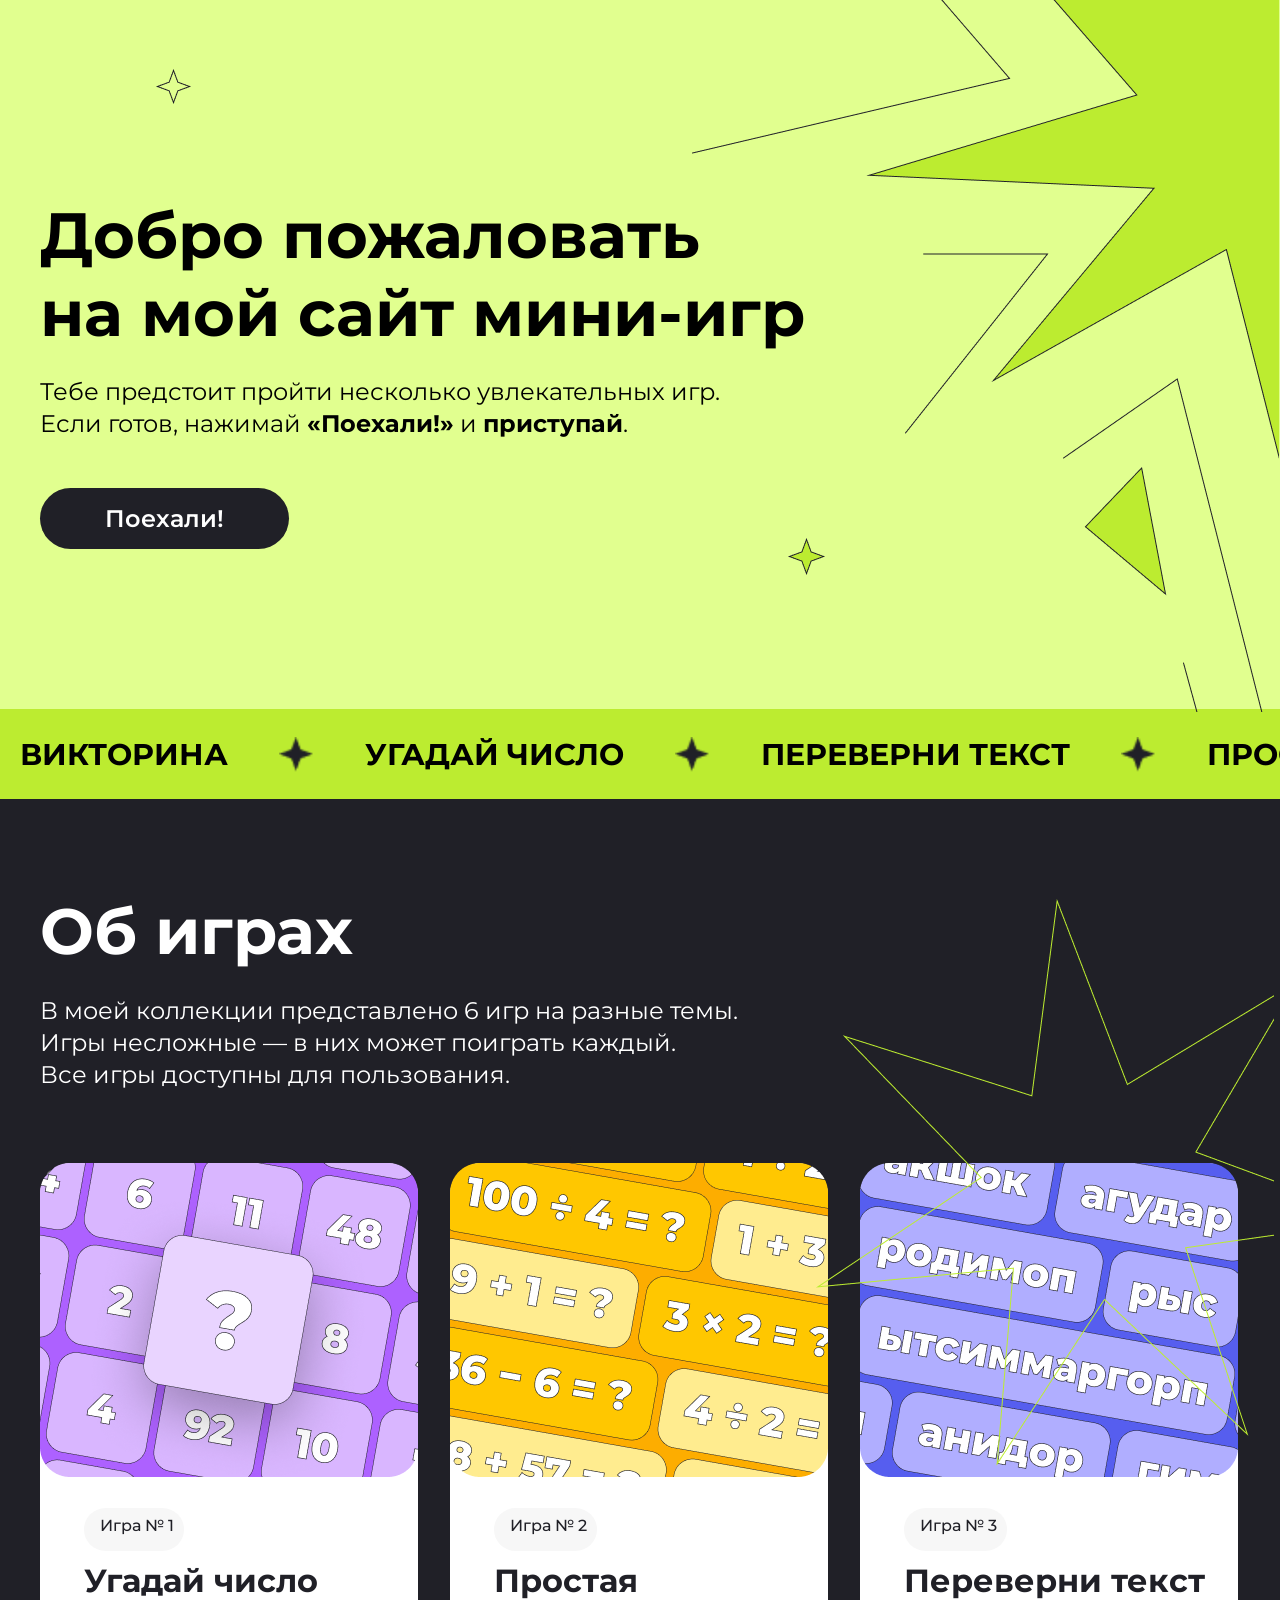
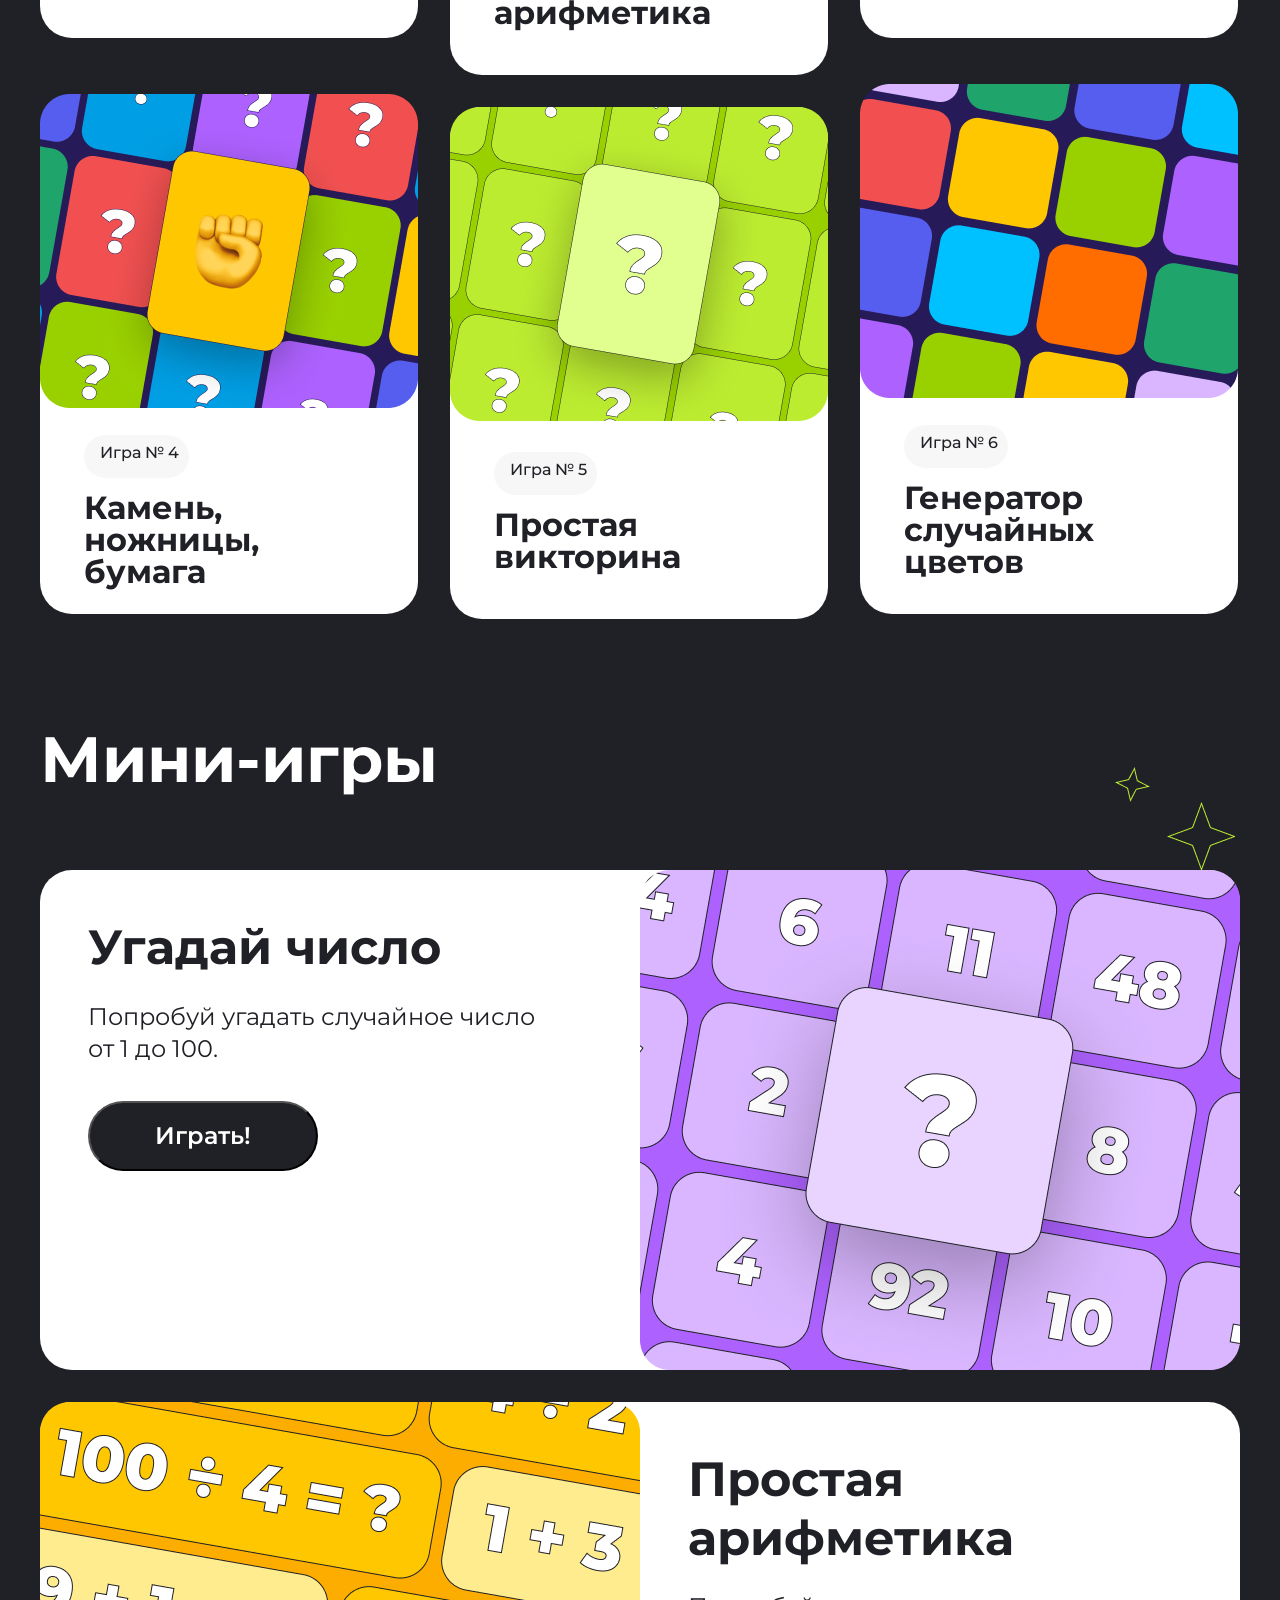
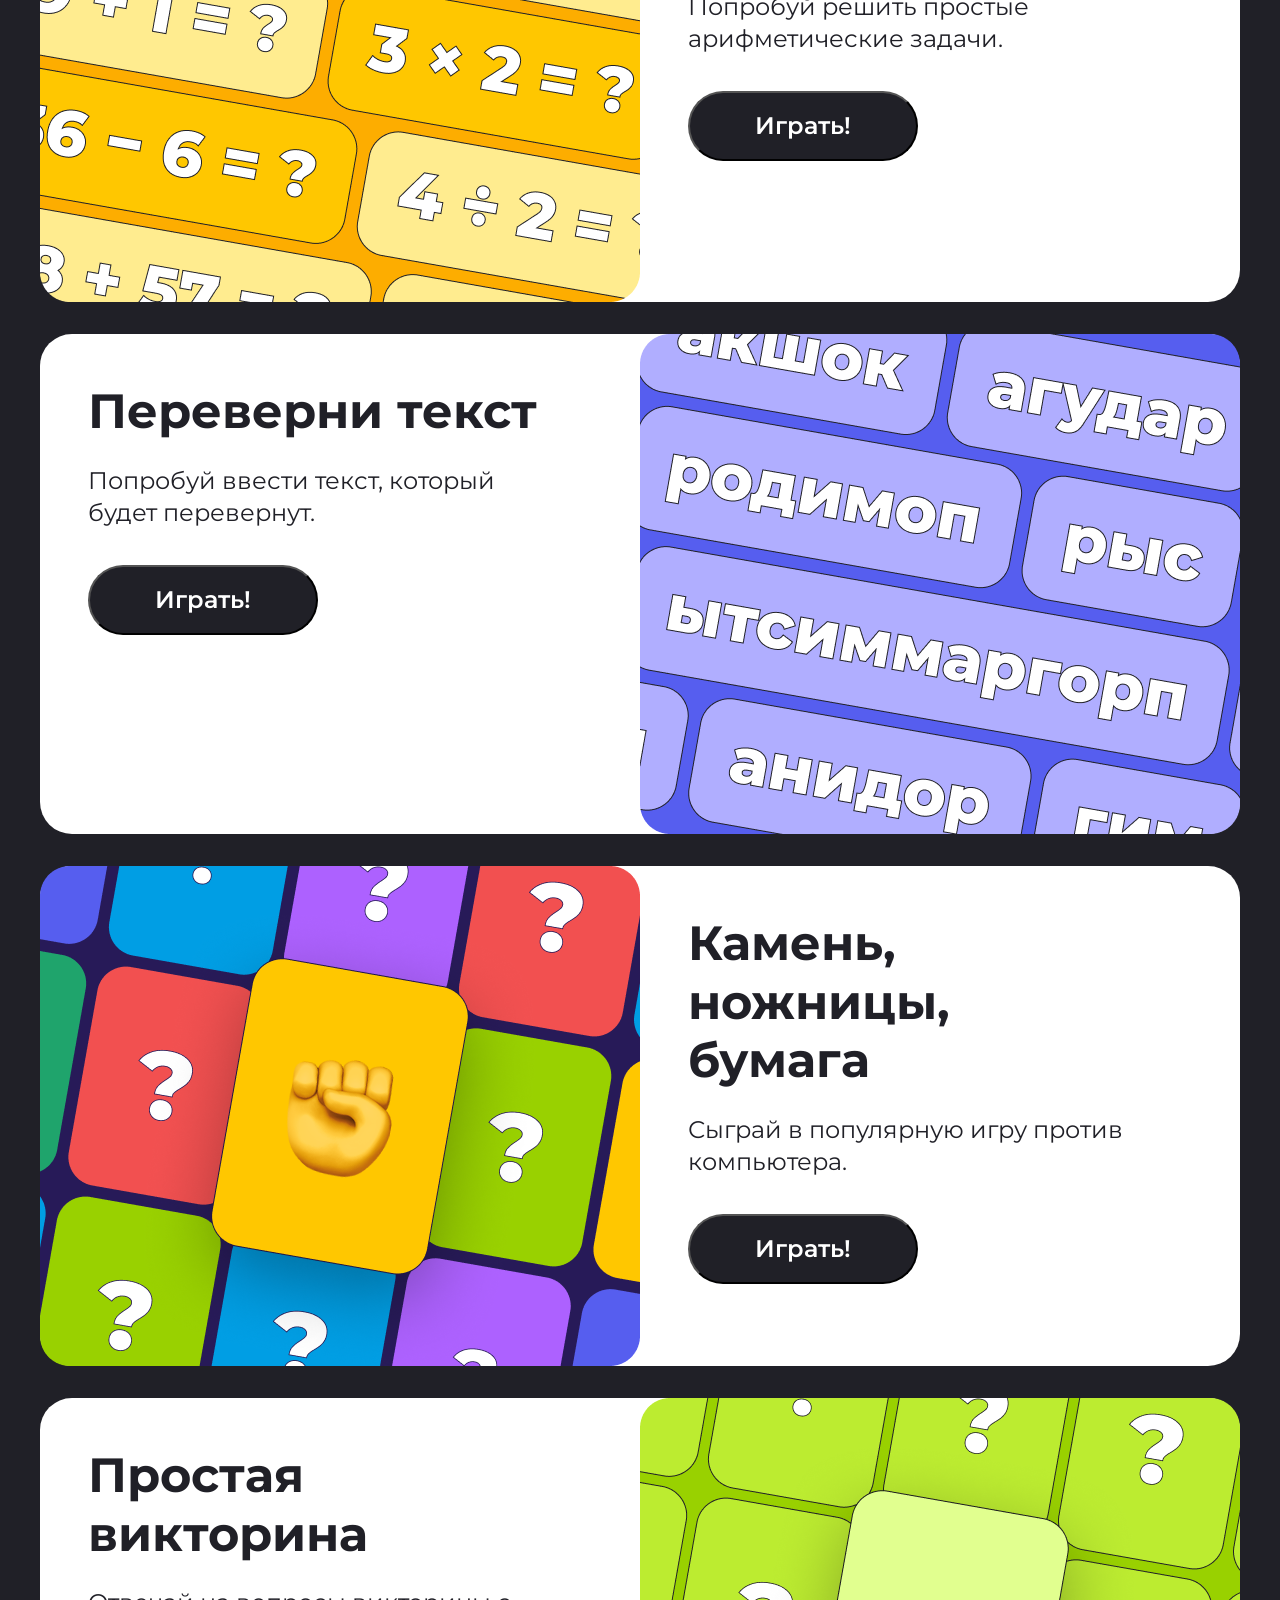
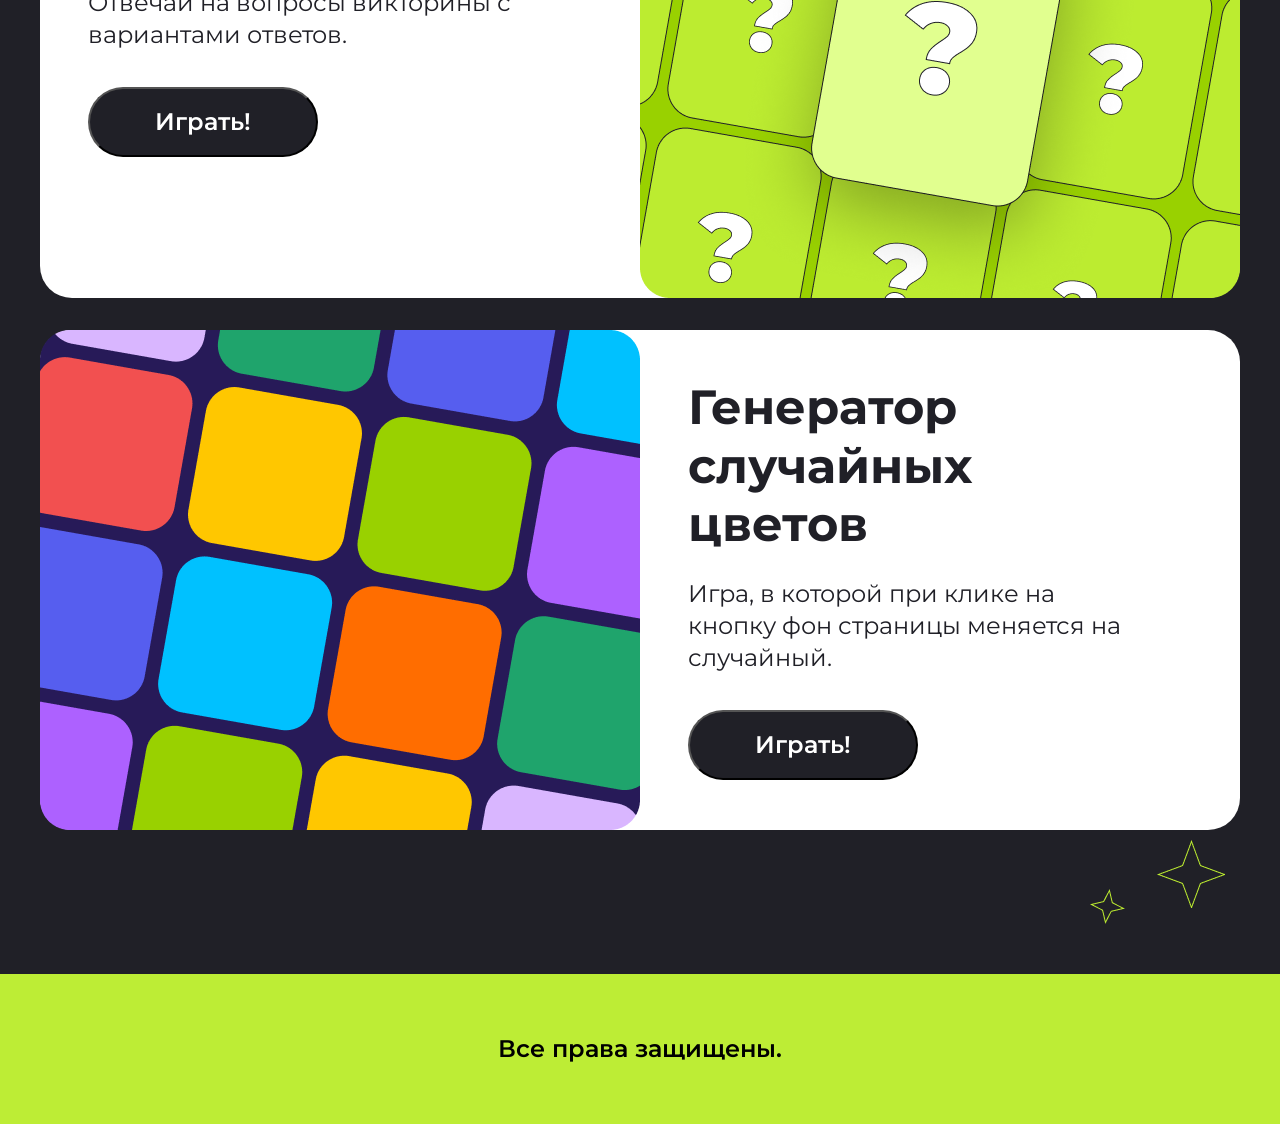
==== commit 1fef3ec3: "start" ====
--- a/index.html
+++ b/index.html
@@ -30,7 +30,7 @@
           <b>«Поехали!»</b> и <b>приступай</b>.
         </p>
         <a href="#about" class="button header__button">Поехали!</a>
-        <a href="./homeWork.html" class="button header__button">Перейти на учебный проект</a>
+        <!-- <a href="./homeWork.html" class="button header__button">Перейти на учебный проект</a> -->
     </header>
 
     <main>
@@ -292,6 +292,6 @@
     <footer class="footer">
       <p class="footer__text">Все права защищены.</p>
     </footer>
-    <script src="./js/hw-8.js"></script>
+    <script src="./js/main.js"></script>
   </body>
 </html>
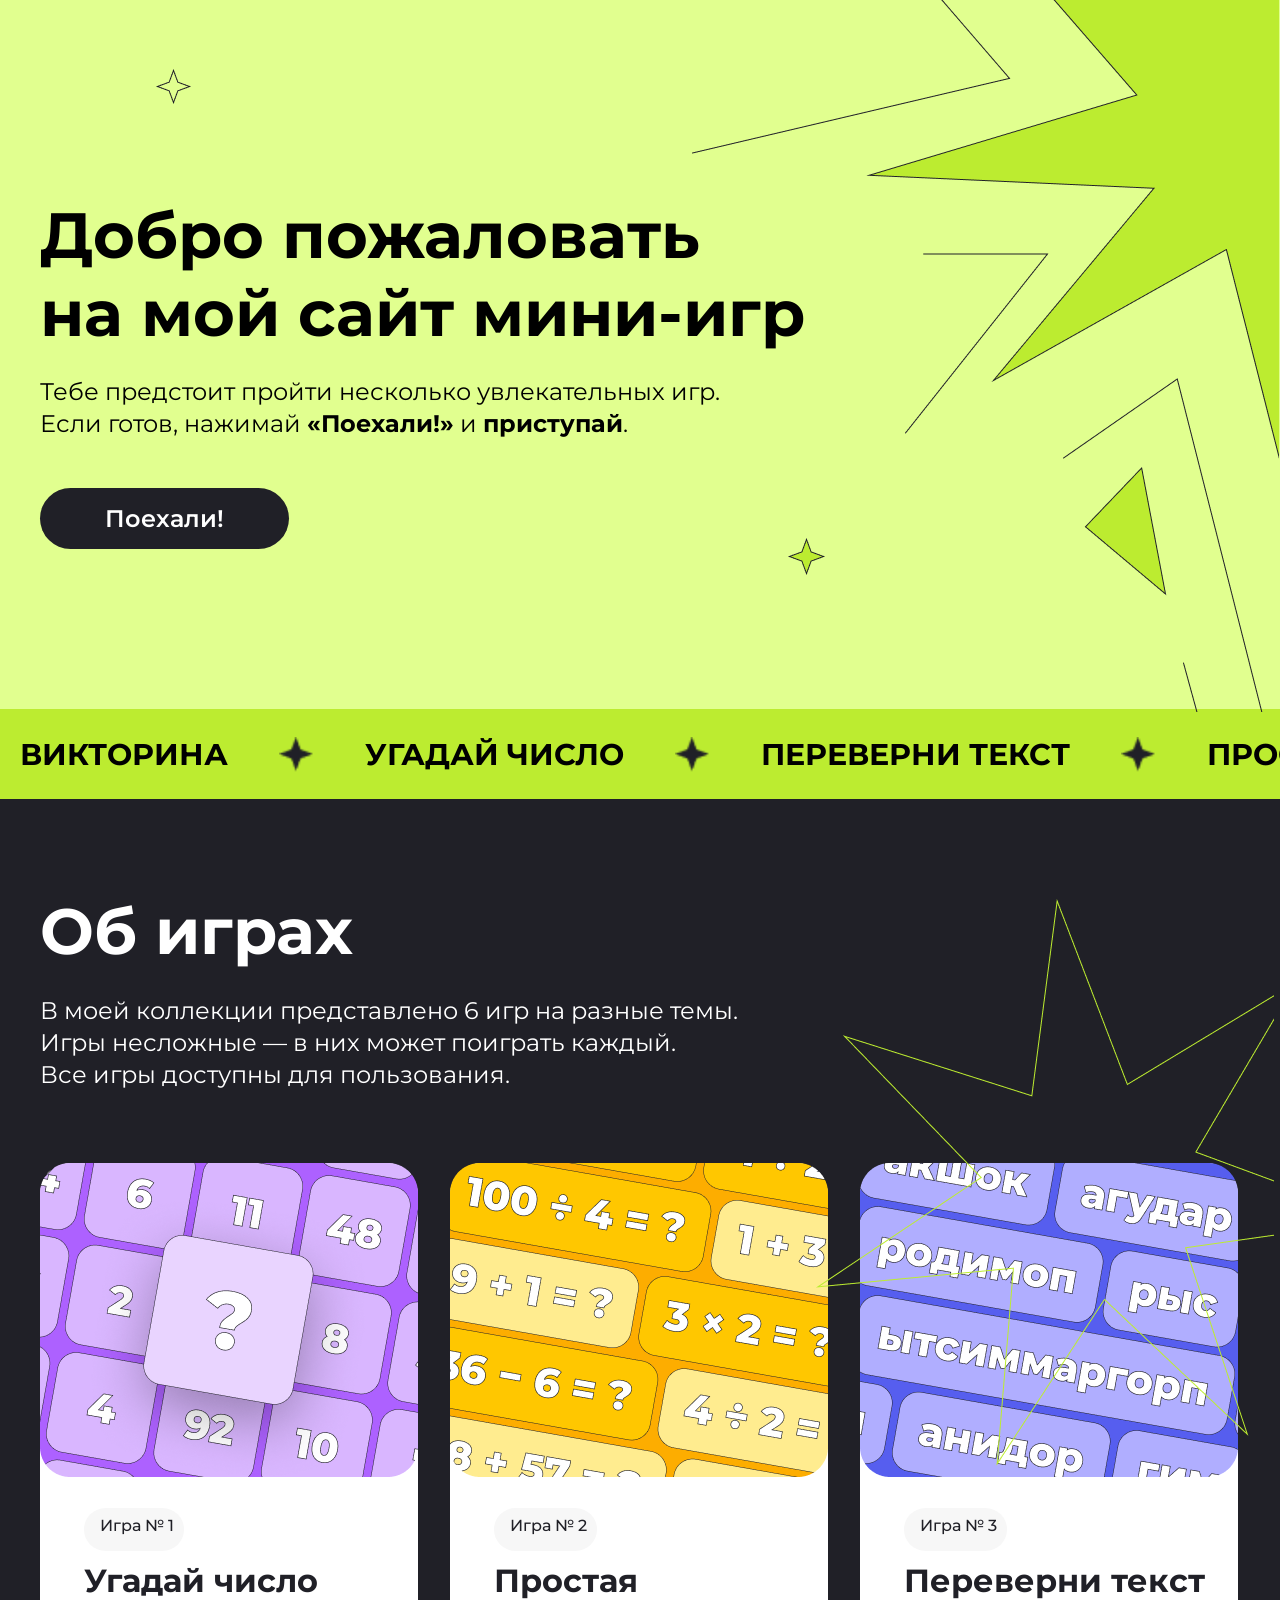
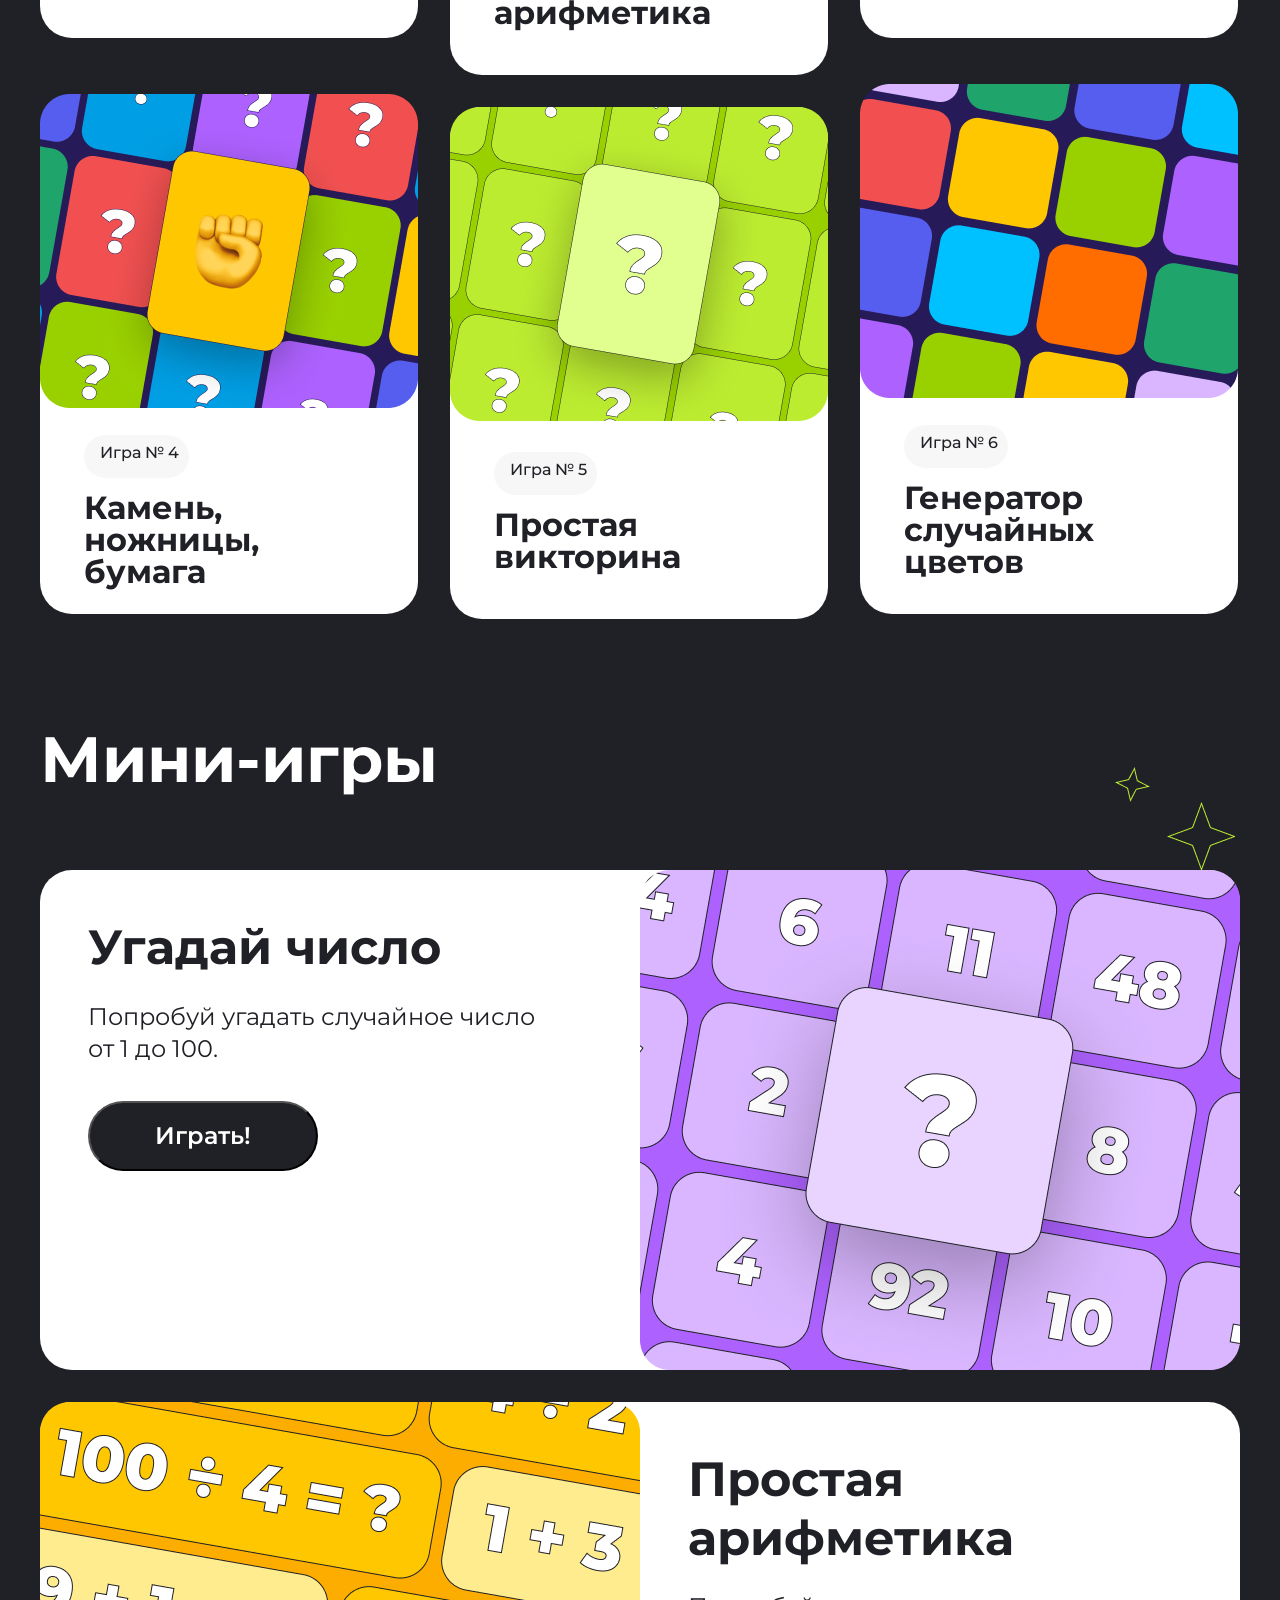
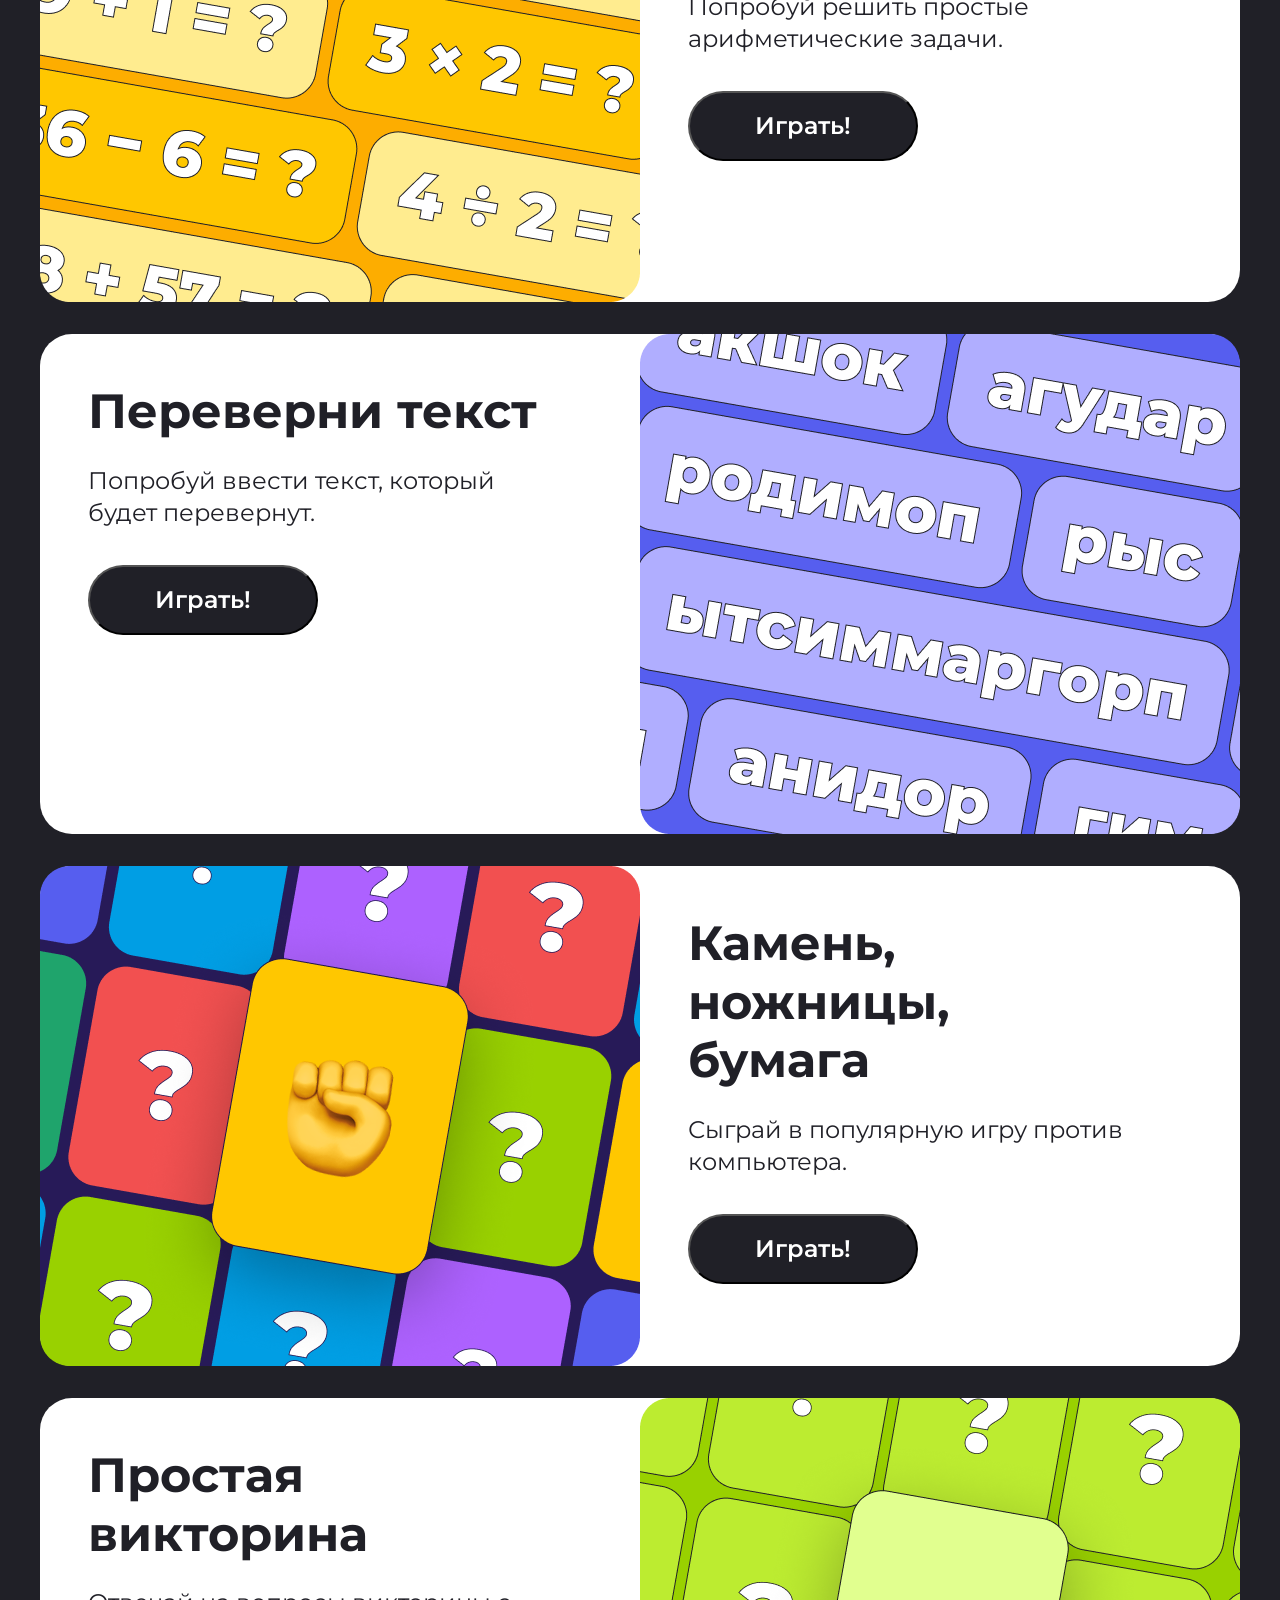
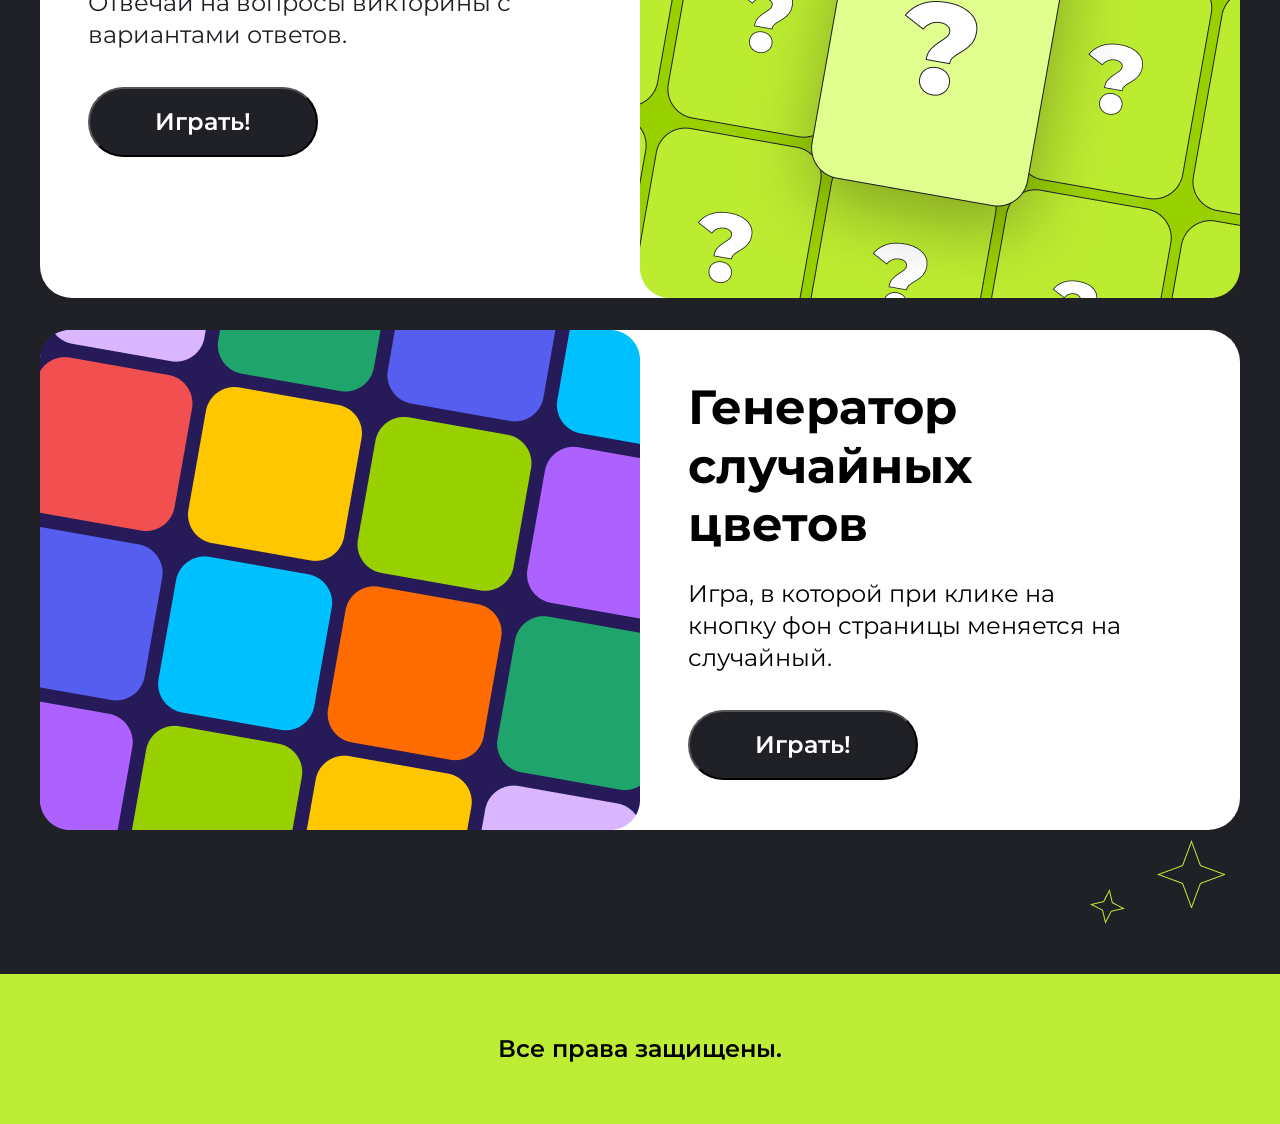
==== commit 7ab6703c: "готов к проверке..." ====
--- a/index.html
+++ b/index.html
@@ -33,7 +33,7 @@
         <!-- <a href="./homeWork.html" class="button header__button">Перейти на учебный проект</a> -->
     </header>
 
-    <main>
+    <main id="main">
       <section class="line">
         <div class="line__track">
           <div class="line__content">
@@ -163,7 +163,7 @@
         </div>
       </section>
 
-      <section class="center mini-games">
+      <section id="mini-games" class="center mini-games">
         <h2 class="title title_mini-games">Мини-игры</h2>
         <div class="mini-games__star-big"></div>
         <div class="mini-games__star-small"></div>
@@ -262,7 +262,7 @@
             />
           </a>
 
-          <a id="generator" href="#" class="mini-games__game">
+          <div id="generator" class="mini-games__game">
             <img
               class="mini-games__img"
               src="./images/game-6-big.png"
@@ -278,11 +278,12 @@
                 Игра, в которой при клике на кнопку фон страницы меняется на
                 случайный.
               </p>
-              <div class="button">
-                <button class="button__mini-games">Играть!</button>
-              </div>
-            </div>
-          </a>
+              <div class="buttons">
+                <button id="startBtn" class="button__mini-games colorStartBtn">Играть!</button>
+                <button id="stopBtn" class="button button__mini-games button__stopRandomColor">Закончить</button>
+              </div>
+            </div>
+          </div>
         </div>
 
         <div class="mini-games__star-big-down"></div>
--- a/css/style.css
+++ b/css/style.css
@@ -1,3 +1,4 @@
+@charset "UTF-8";
 * {
   margin: 0;
   padding: 0;
@@ -285,6 +286,25 @@
   width: 35px;
   height: 35px;
   flex-shrink: 0;
+}
+
+.fon-body {
+  background-color: #e1ff8f;
+}
+
+.buttons {
+  padding-bottom: 15px;
+}
+
+.colorStartBtn {
+  margin-bottom: 15px;
+}
+
+/* Кнопка стоп изначально скрыта */
+.button__stopRandomColor {
+  background-color: #f44336;
+  color: white;
+  display: none;
 }
 
 @keyframes line-scroll {
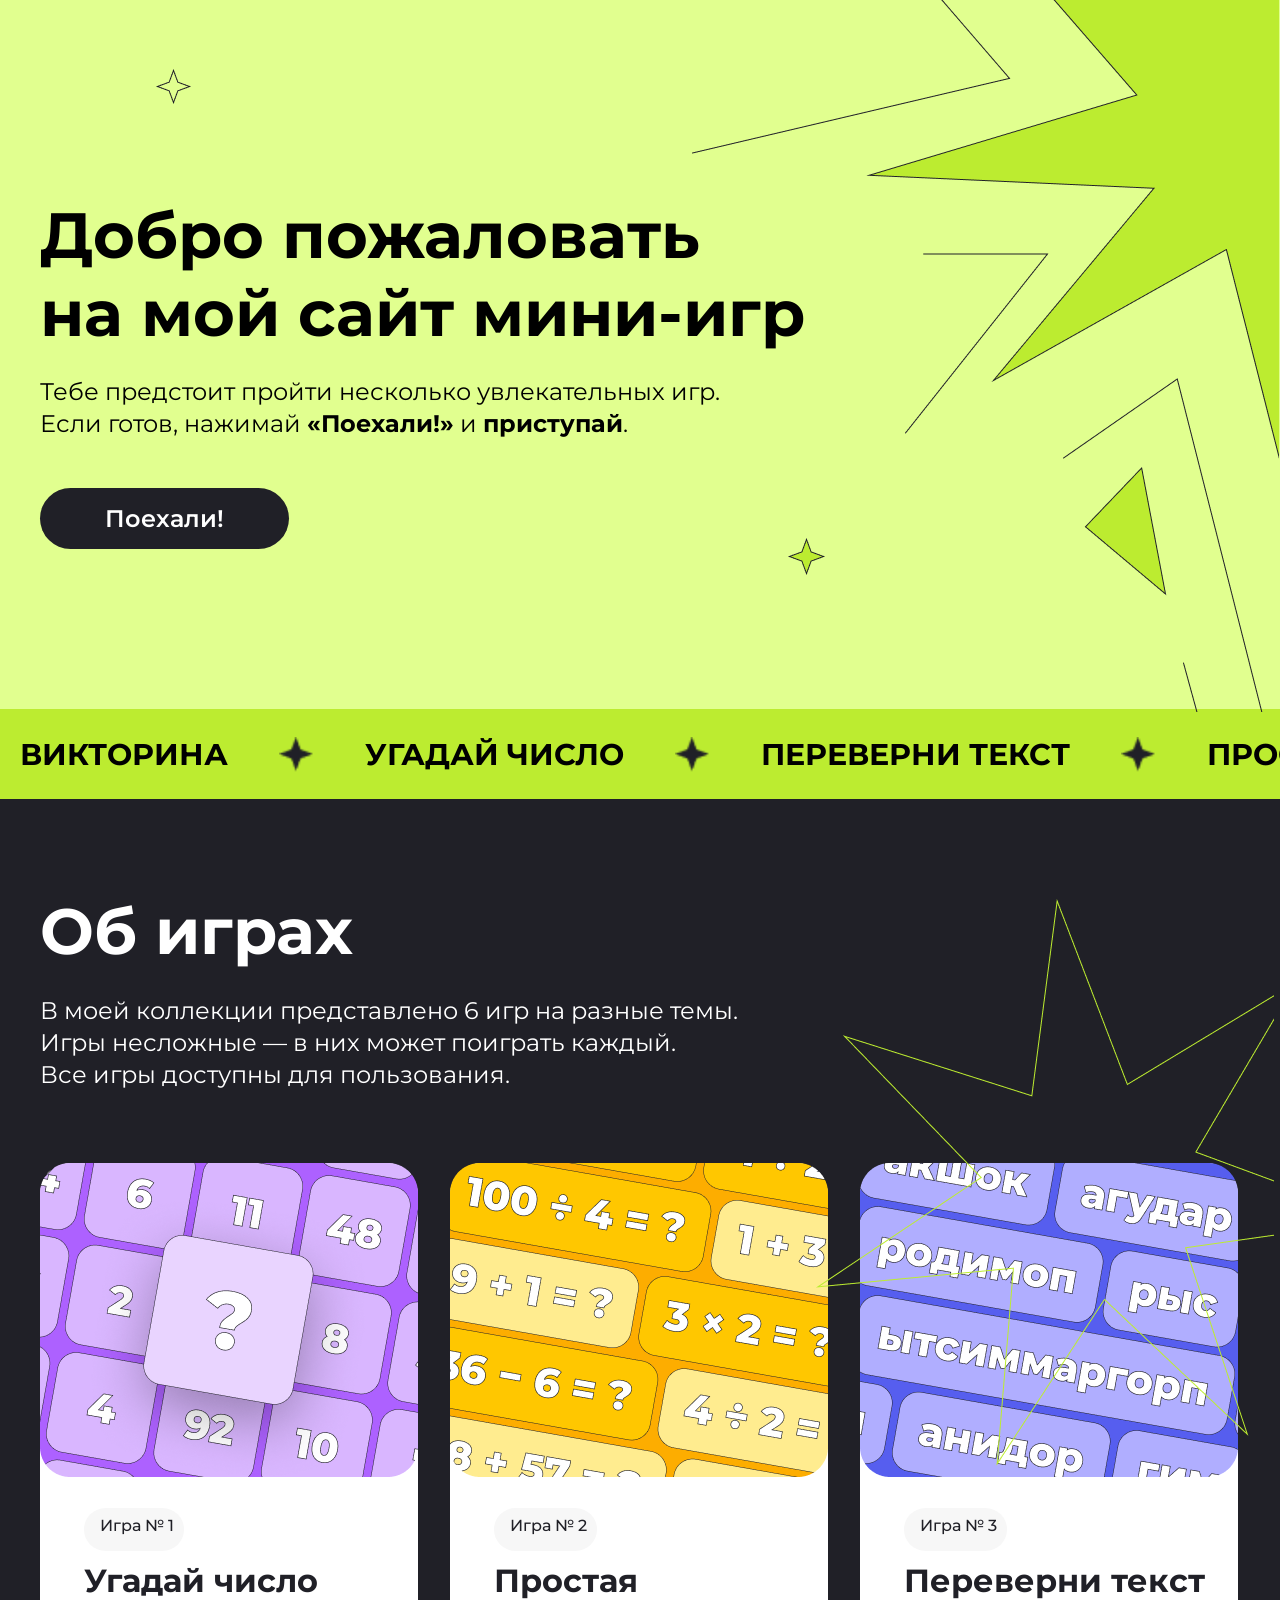
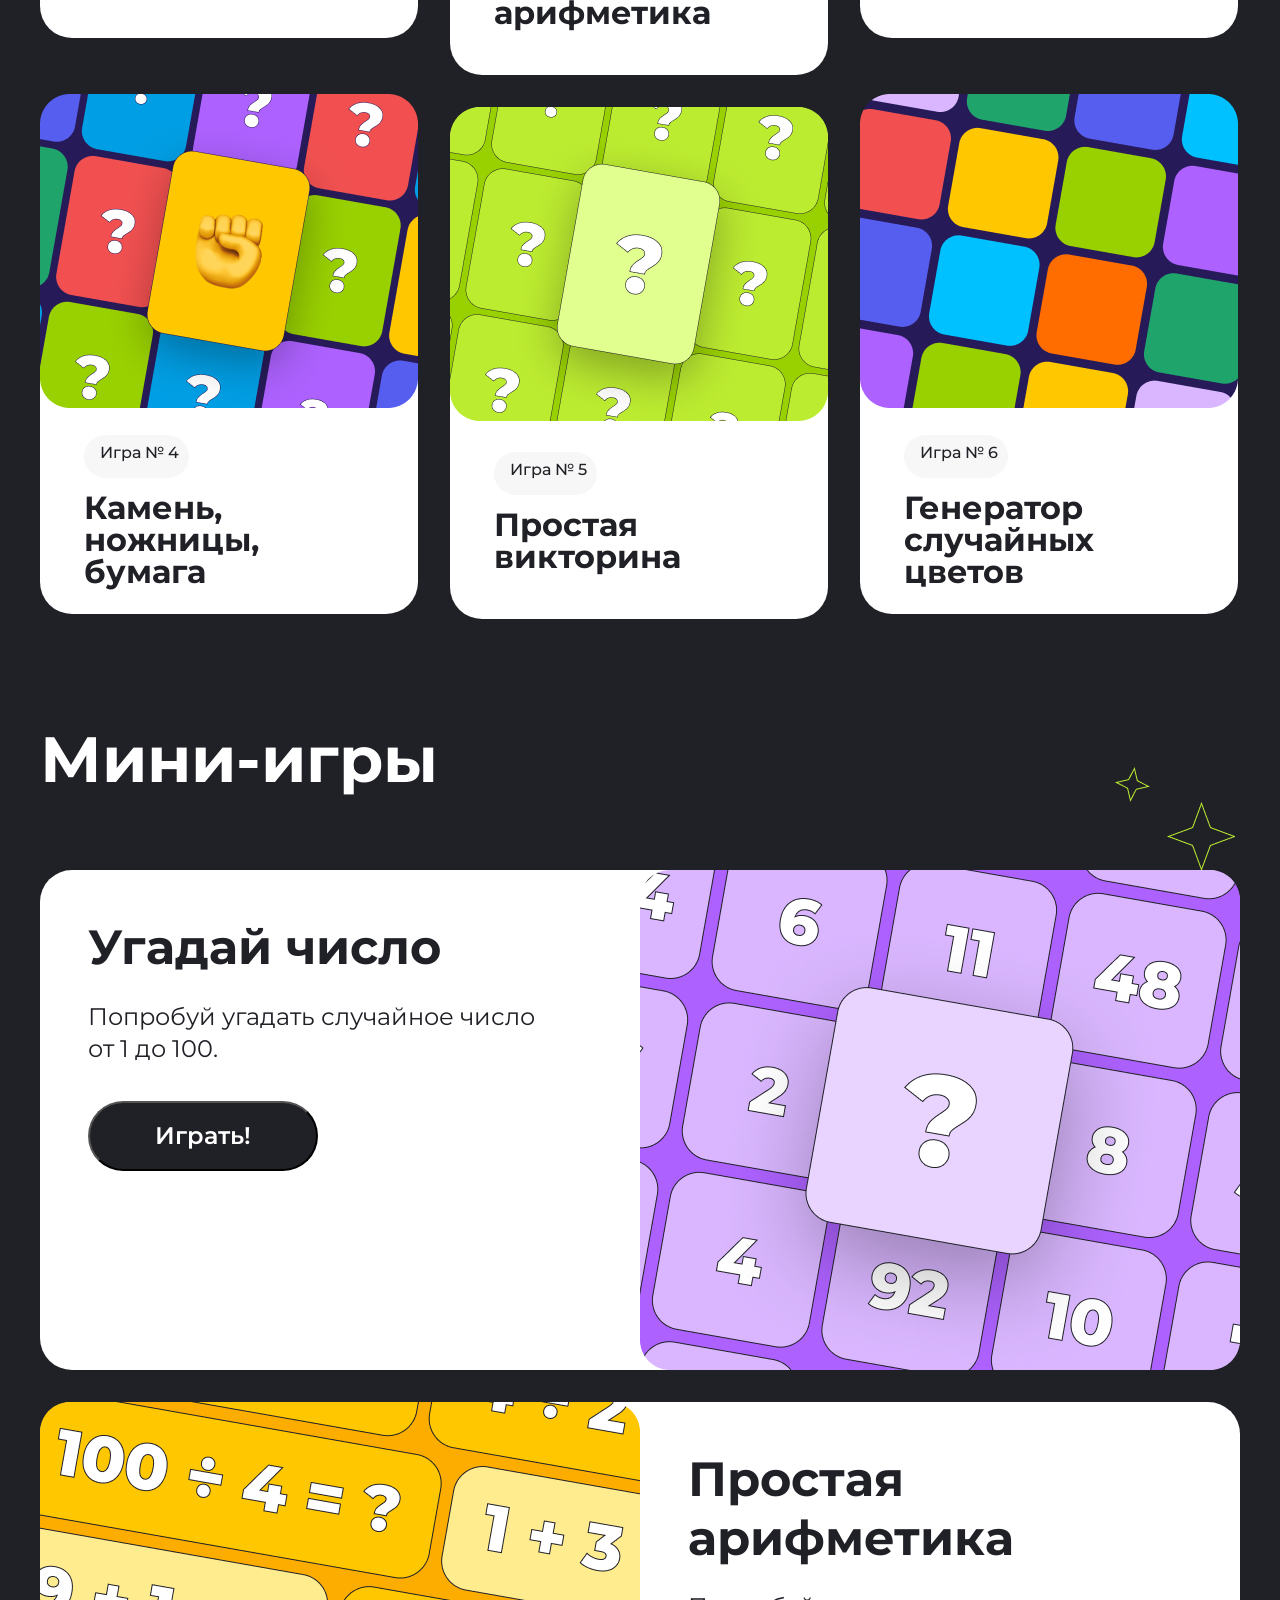
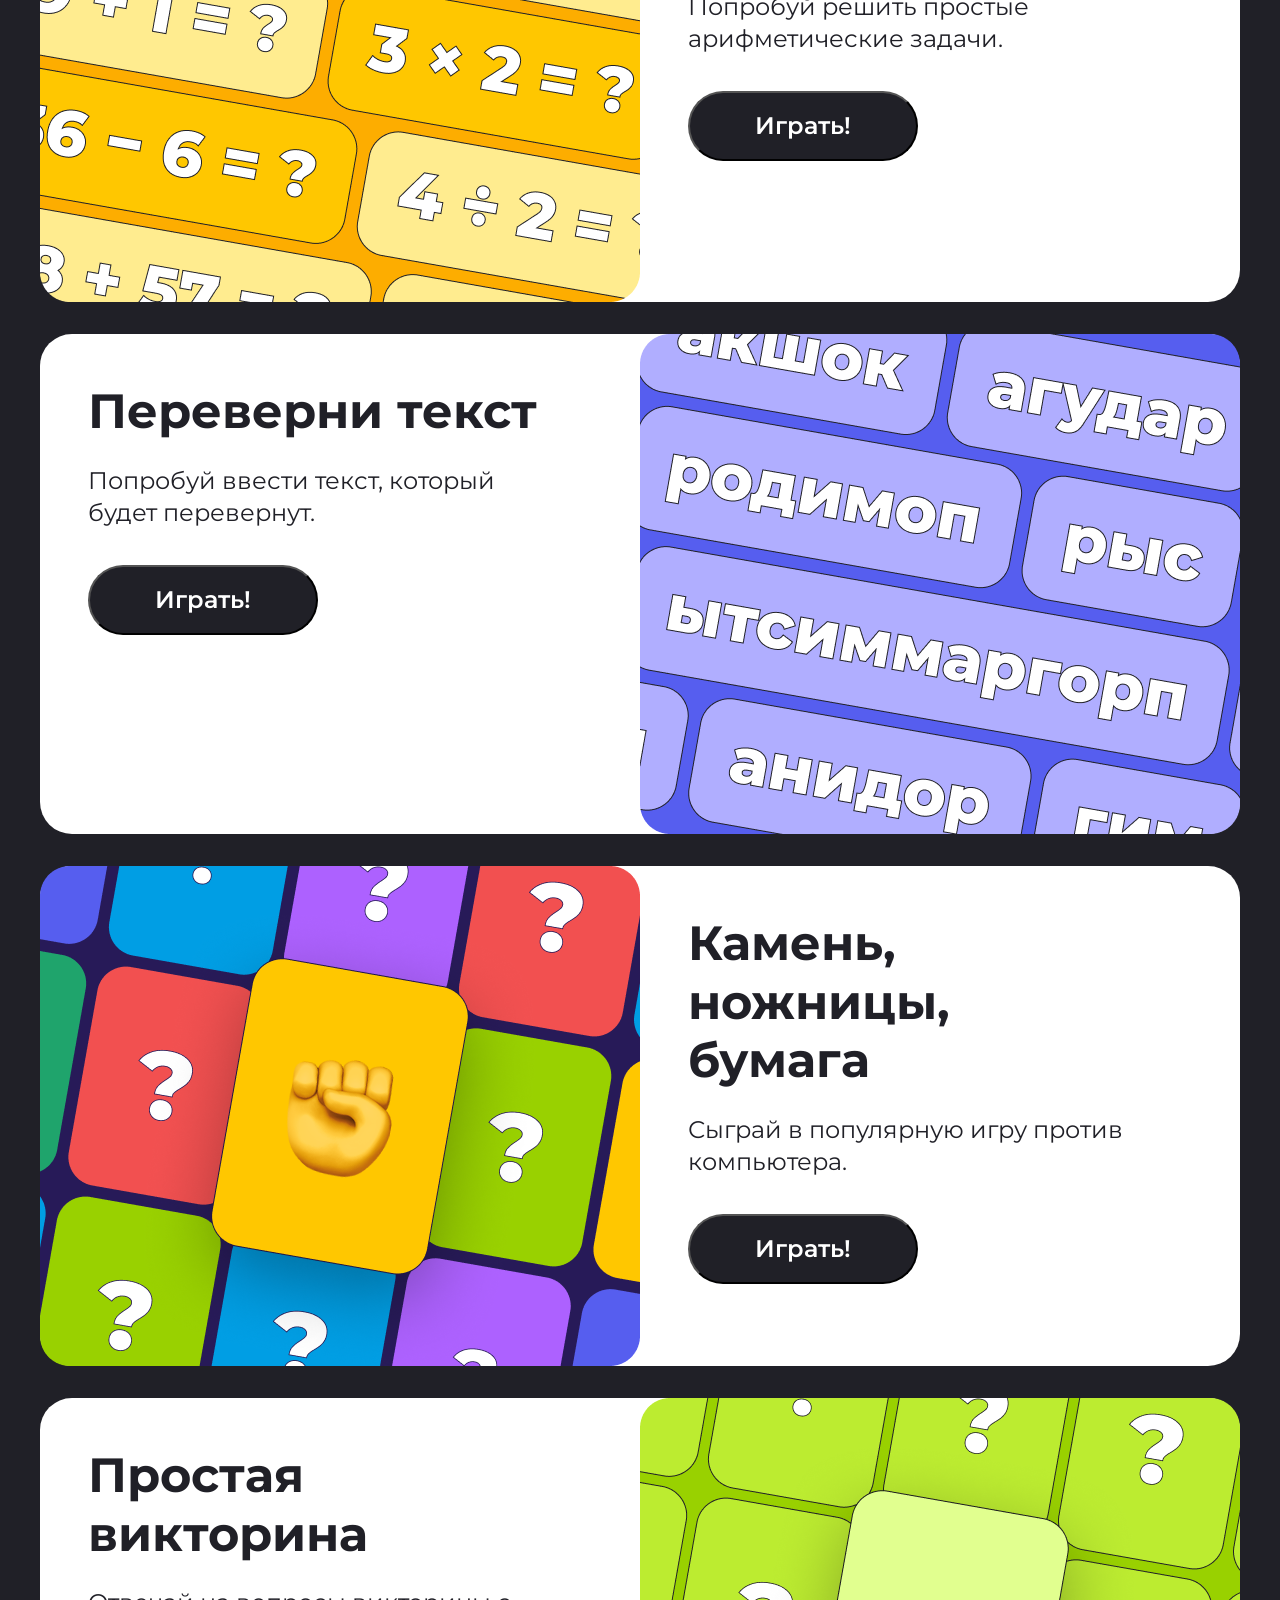
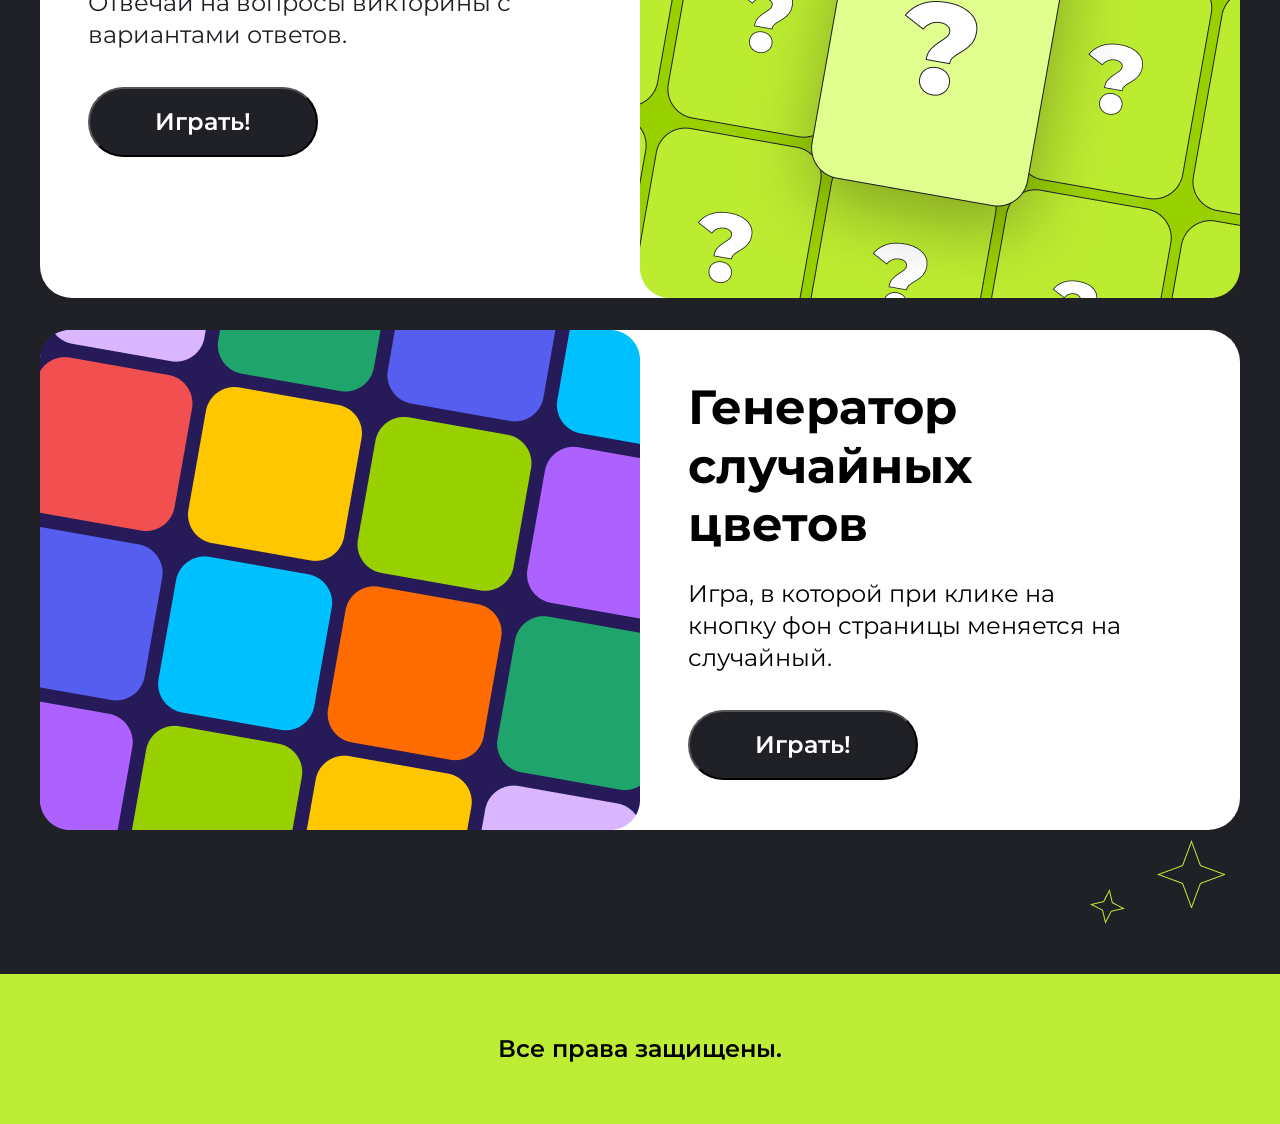
==== commit 400ab973: "убрал лишний ">"" ====
--- a/index.html
+++ b/index.html
@@ -158,7 +158,6 @@
               <p class="about__game-number">Игра № 6</p>
               <h3 class="about__game-title">Генератор случайных цветов</h3>
             </div>
-            >
           </a>
         </div>
       </section>
@@ -278,9 +277,9 @@
                 Игра, в которой при клике на кнопку фон страницы меняется на
                 случайный.
               </p>
-              <div class="buttons">
+              <div class="buttons button">
                 <button id="startBtn" class="button__mini-games colorStartBtn">Играть!</button>
-                <button id="stopBtn" class="button button__mini-games button__stopRandomColor">Закончить</button>
+                <button id="stopBtn" class="button__mini-games button__stopRandomColor">Закончить</button>
               </div>
             </div>
           </div>
--- a/css/style.css
+++ b/css/style.css
@@ -286,10 +286,6 @@
   width: 35px;
   height: 35px;
   flex-shrink: 0;
-}
-
-.fon-body {
-  background-color: #e1ff8f;
 }
 
 .buttons {
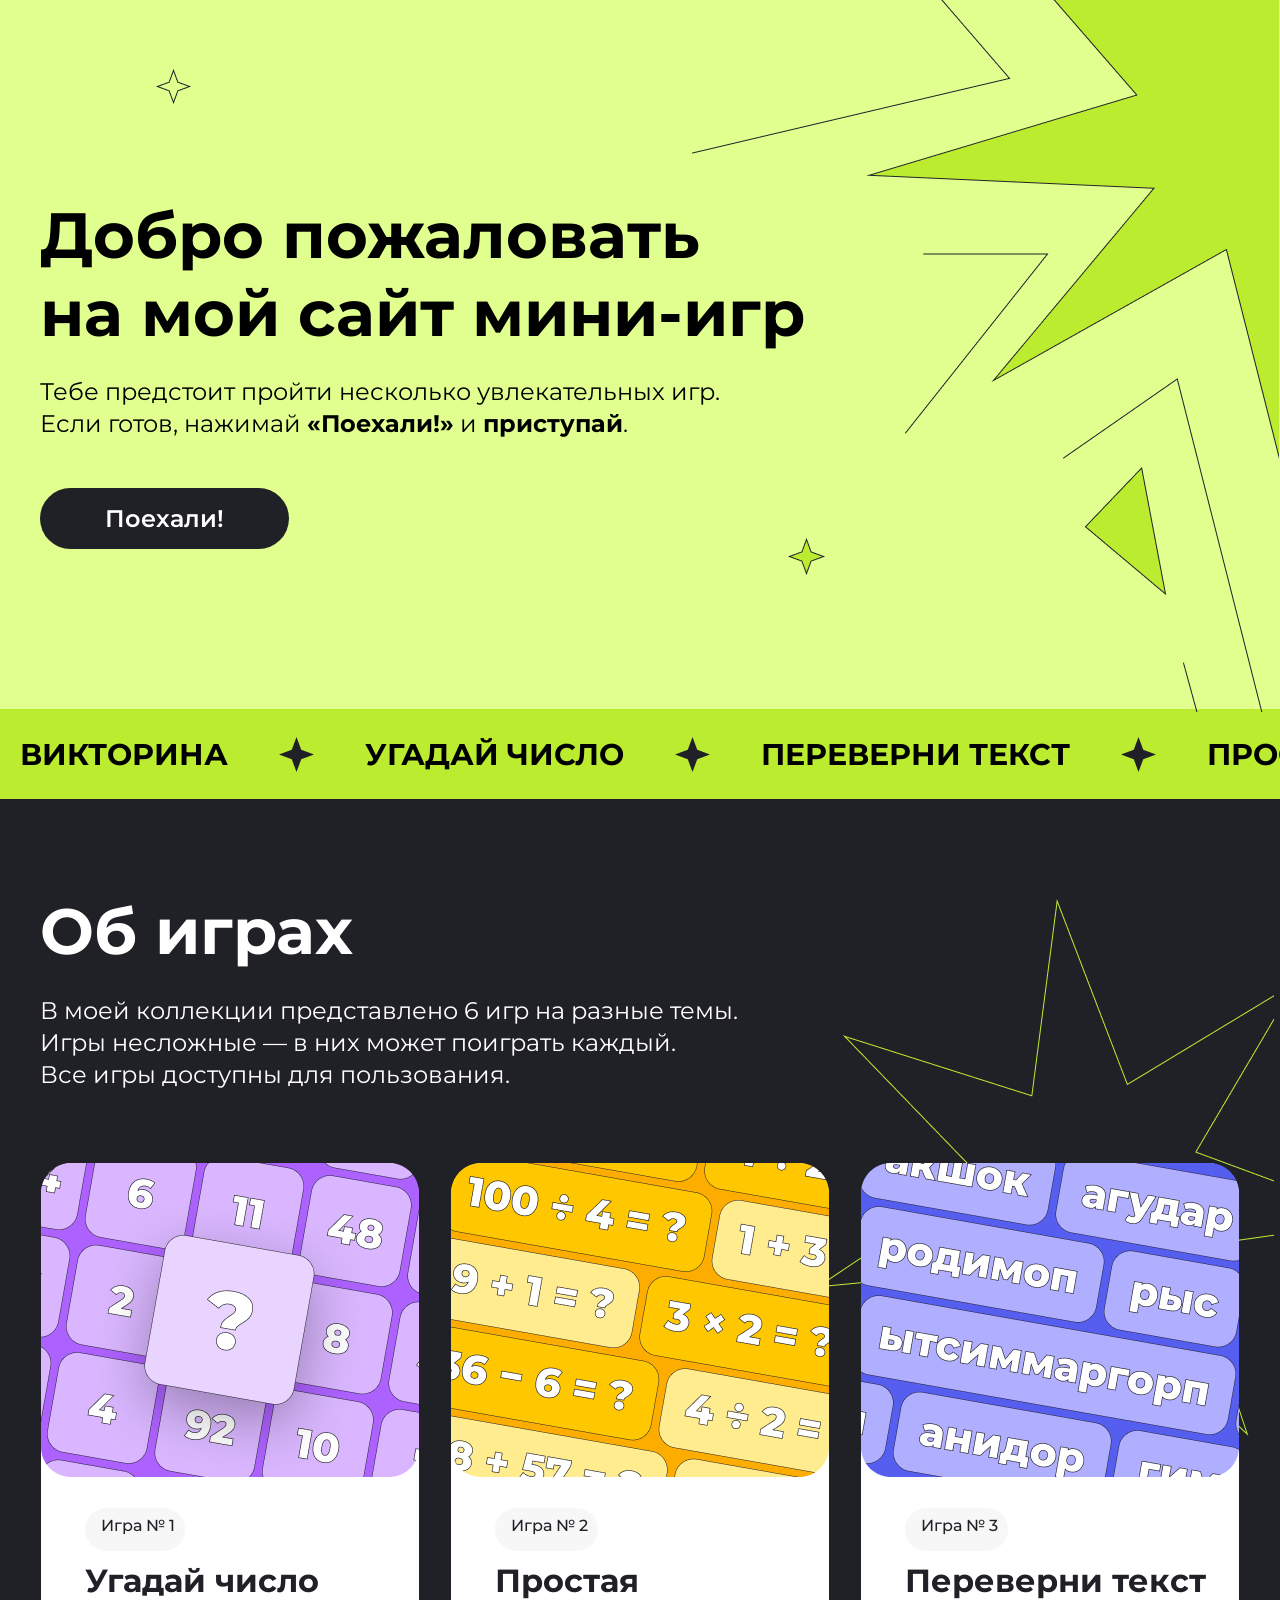
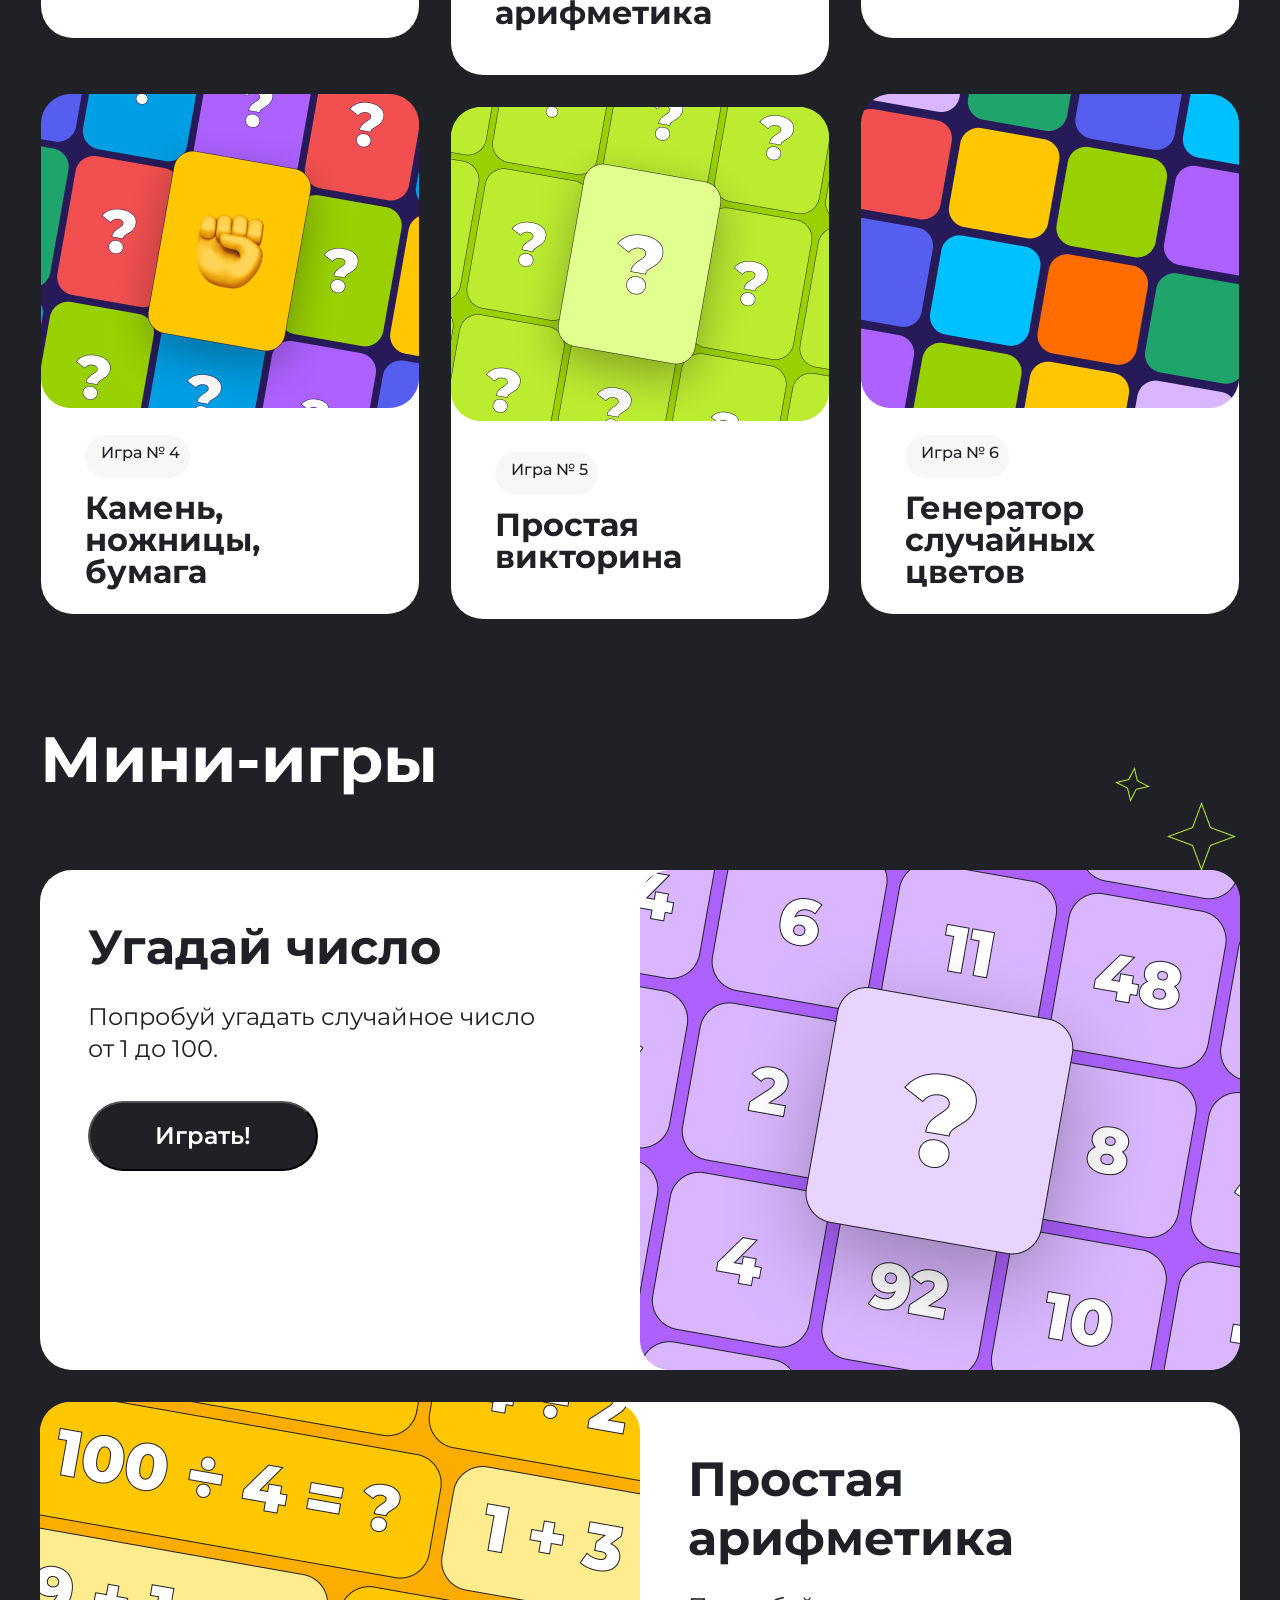
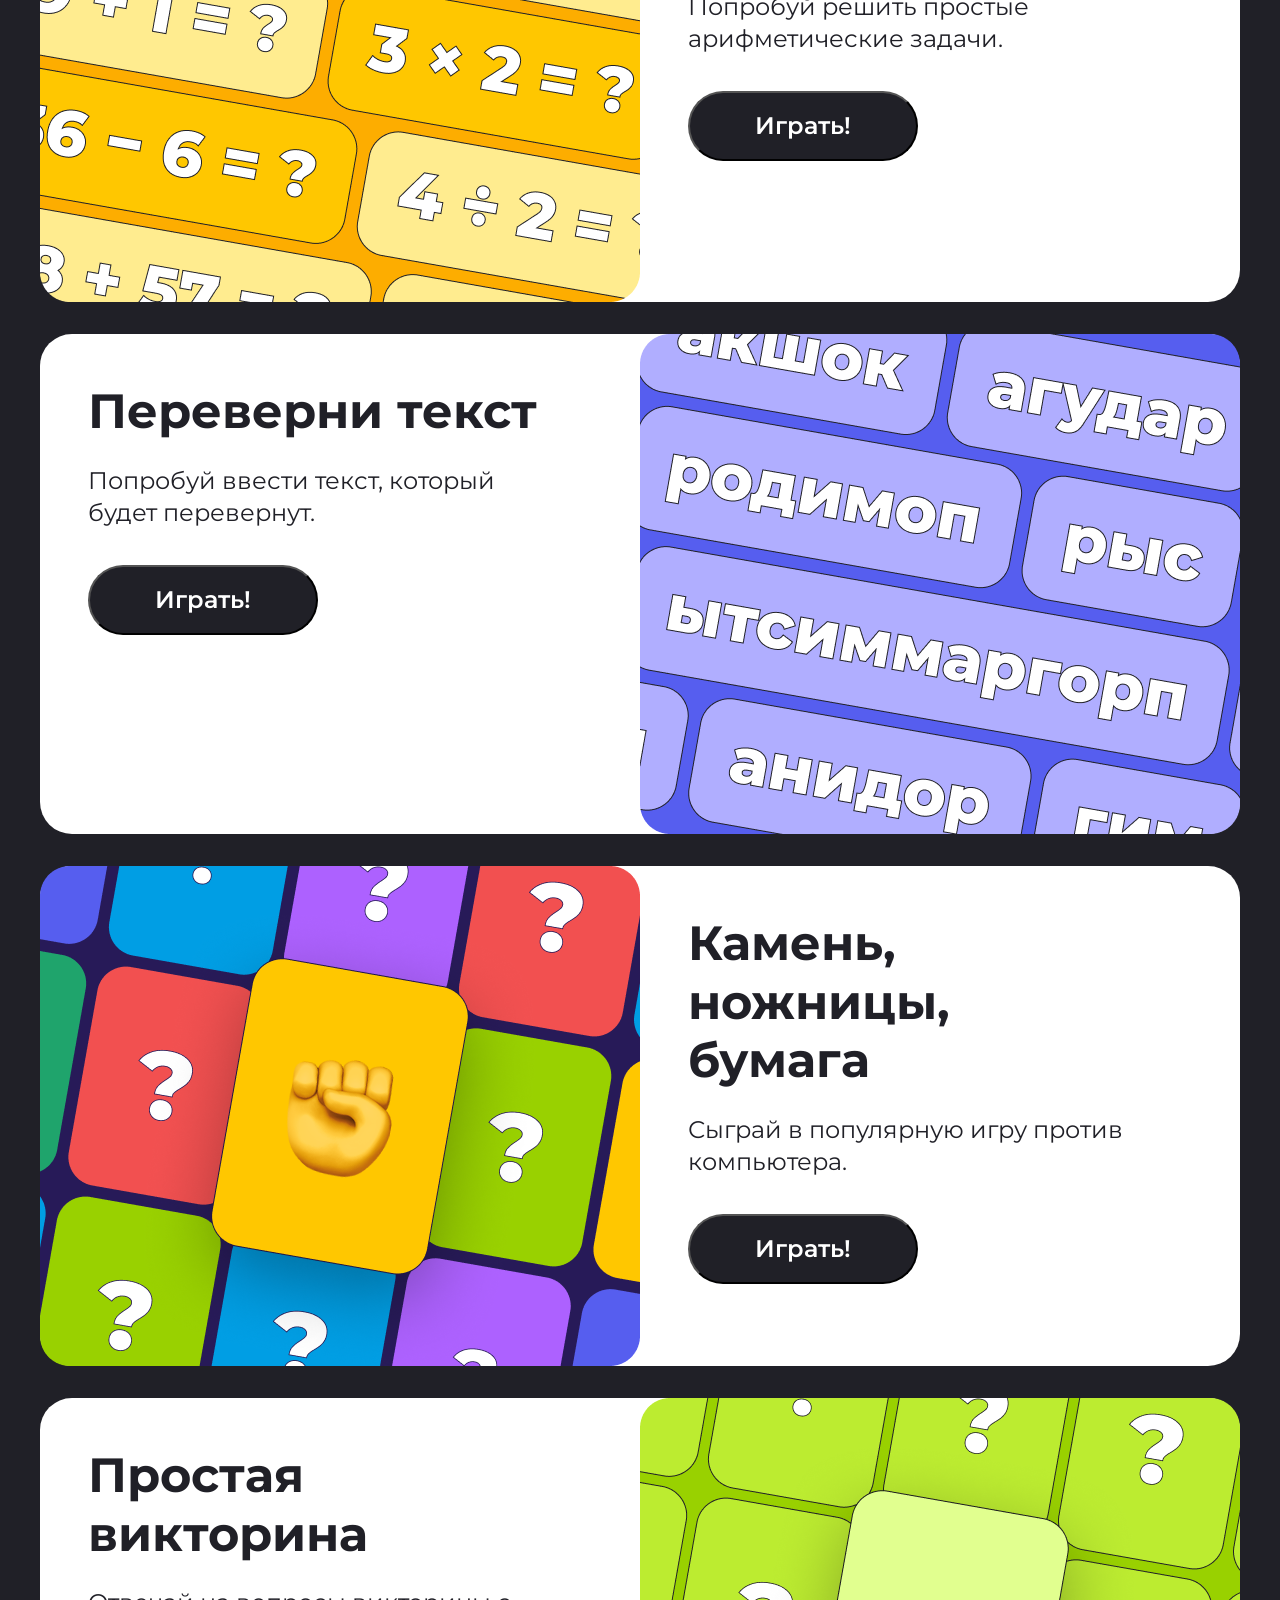
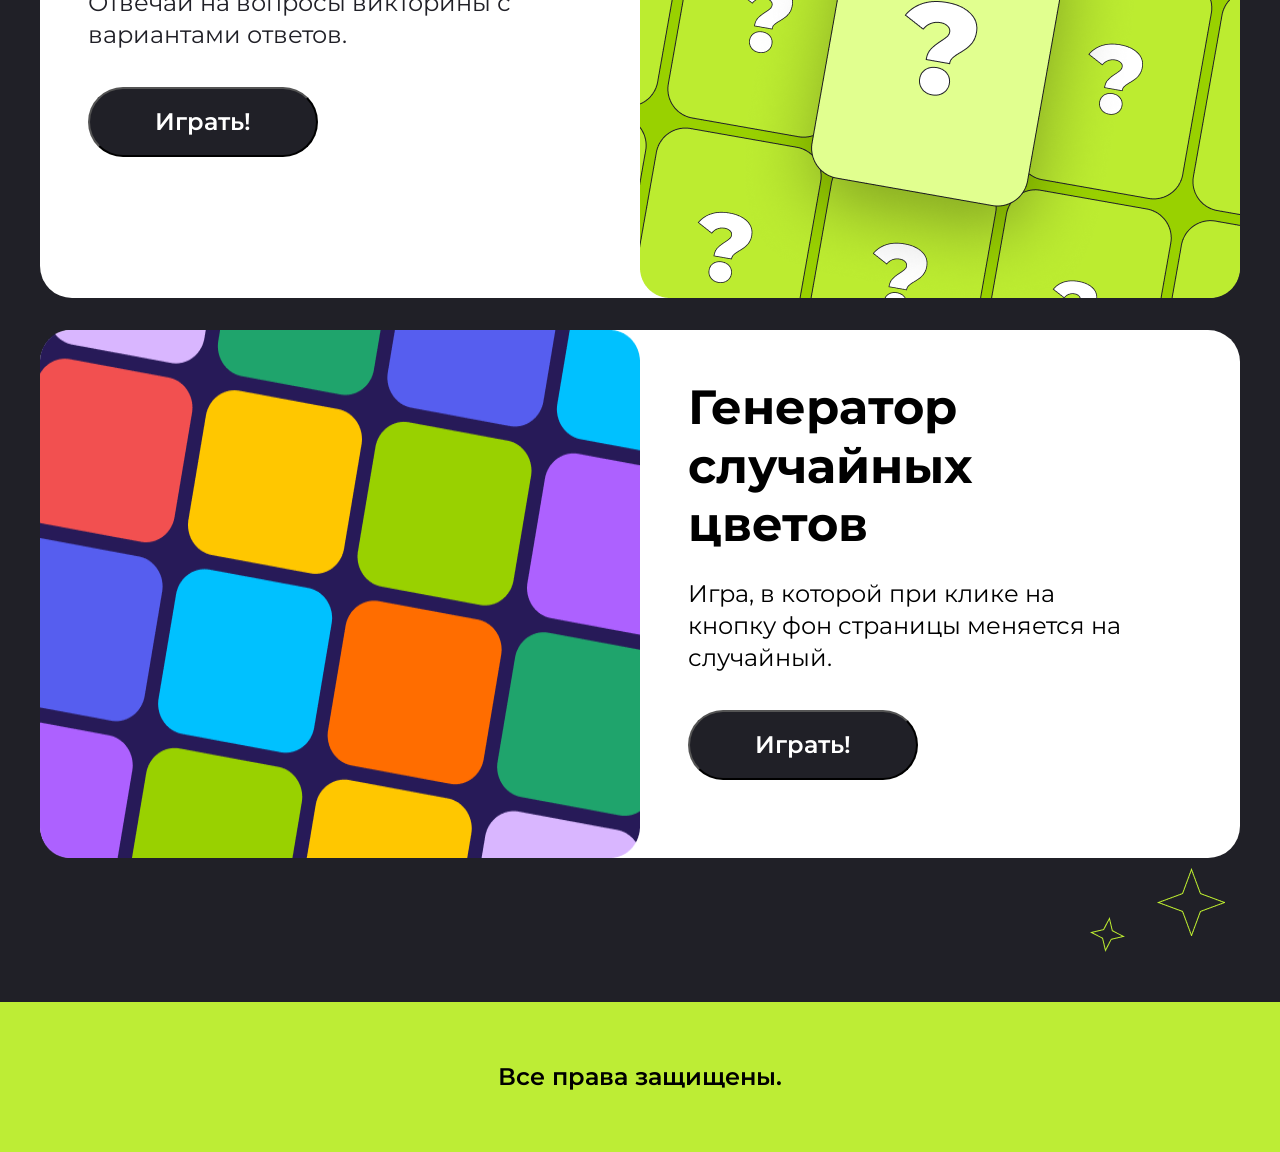
==== commit 85564ccc: "исправления" ====
--- a/index.html
+++ b/index.html
@@ -1,4 +1,4 @@
-<!DOCTYPE html>
+<!doctype html>
 <html lang="en">
   <head>
     <meta charset="UTF-8" />
@@ -31,6 +31,7 @@
         </p>
         <a href="#about" class="button header__button">Поехали!</a>
         <!-- <a href="./homeWork.html" class="button header__button">Перейти на учебный проект</a> -->
+      </div>
     </header>
 
     <main id="main">
@@ -38,42 +39,234 @@
         <div class="line__track">
           <div class="line__content">
             <a href="#" class="line__text">Викторина</a>
-            <img src="./images/line-star-mob.png" alt="" class="line__star">
+            <svg class= "line__star"
+              width="36"
+              height="36"
+              viewBox="0 0 36 36"
+              fill="none"
+              xmlns="http://www.w3.org/2000/svg"
+            >
+              <path
+                d="M18 0L22.8616 13.1384L36 18L22.8616 22.8616L18 36L13.1384 22.8616L0 18L13.1384 13.1384L18 0Z"
+                fill="#202027"
+              />
+            </svg>
+            <!-- <img
+                            src="./images/line-star.svg"
+                            alt=""
+                            class="line__star"
+                        /> -->
 
             <a href="#" class="line__text">угадай число</a>
-            <img src="./images/line-star-mob.png" alt="" class="line__star">
+            <svg class= "line__star"
+              width="36"
+              height="36"
+              viewBox="0 0 36 36"
+              fill="none"
+              xmlns="http://www.w3.org/2000/svg"
+            >
+              <path
+                d="M18 0L22.8616 13.1384L36 18L22.8616 22.8616L18 36L13.1384 22.8616L0 18L13.1384 13.1384L18 0Z"
+                fill="#202027"
+              />
+            </svg>
+            <!-- <img
+                            src="./images/line-star.svg"
+                            alt=""
+                            class="line__star"
+                        /> -->
 
             <a href="#" class="line__text">Переверни текст</a>
-            <img src="./images/line-star-mob.png" alt="" class="line__star">
+            <svg class= "line__star"
+              width="36"
+              height="36"
+              viewBox="0 0 36 36"
+              fill="none"
+              xmlns="http://www.w3.org/2000/svg"
+            >
+              <path
+                d="M18 0L22.8616 13.1384L36 18L22.8616 22.8616L18 36L13.1384 22.8616L0 18L13.1384 13.1384L18 0Z"
+                fill="#202027"
+              />
+            </svg>
+            <!-- <img
+                            src="./images/line-star.svg"
+                            alt=""
+                            class="line__star"
+                        /> -->
 
             <a href="#" class="line__text">Простая арифметика</a>
-            <img src="./images/line-star-mob.png" alt="" class="line__star">
+            <svg class= "line__star"
+              width="36"
+              height="36"
+              viewBox="0 0 36 36"
+              fill="none"
+              xmlns="http://www.w3.org/2000/svg"
+            >
+              <path
+                d="M18 0L22.8616 13.1384L36 18L22.8616 22.8616L18 36L13.1384 22.8616L0 18L13.1384 13.1384L18 0Z"
+                fill="#202027"
+              />
+            </svg>
+            <!-- <img
+                            src="./images/line-star.svg"
+                            alt=""
+                            class="line__star"
+                        /> -->
 
             <a href="#" class="line__text">Камень, ножницы, бумага</a>
-            <img src="./images/line-star-mob.png" alt="" class="line__star">
+            <svg class= "line__star"
+              width="36"
+              height="36"
+              viewBox="0 0 36 36"
+              fill="none"
+              xmlns="http://www.w3.org/2000/svg"
+            >
+              <path
+                d="M18 0L22.8616 13.1384L36 18L22.8616 22.8616L18 36L13.1384 22.8616L0 18L13.1384 13.1384L18 0Z"
+                fill="#202027"
+              />
+            </svg>
+            <!-- <img
+                            src="./images/line-star.svg"
+                            alt=""
+                            class="line__star"
+                        /> -->
 
             <a href="#" class="line__text">Генератор случайных цветов</a>
-            <img src="./images/line-star-mob.png" alt="" class="line__star">
+            <svg class= "line__star"
+              width="36"
+              height="36"
+              viewBox="0 0 36 36"
+              fill="none"
+              xmlns="http://www.w3.org/2000/svg"
+            >
+              <path
+                d="M18 0L22.8616 13.1384L36 18L22.8616 22.8616L18 36L13.1384 22.8616L0 18L13.1384 13.1384L18 0Z"
+                fill="#202027"
+              />
+            </svg>
+            <!-- <img
+                            src="./images/line-star.svg"
+                            alt=""
+                            class="line__star"
+                        /> -->
           </div>
 
           <!-- Дубликат для бесшовности -->
           <div class="line__content" aria-hidden="true">
             <a href="#" class="line__text" tabindex="-1">Викторина</a>
-            <img src="./images/line-star-mob.png" alt="" class="line__star">
+            <svg class= "line__star"
+              width="36"
+              height="36"
+              viewBox="0 0 36 36"
+              fill="none"
+              xmlns="http://www.w3.org/2000/svg"
+            >
+              <path
+                d="M18 0L22.8616 13.1384L36 18L22.8616 22.8616L18 36L13.1384 22.8616L0 18L13.1384 13.1384L18 0Z"
+                fill="#202027"
+              />
+            </svg>
+            <!-- <img
+                            src="./images/line-star.svg"
+                            alt=""
+                            class="line__star"
+                        /> -->
             <a href="#" class="line__text">угадай число</a>
-            <img src="./images/line-star-mob.png" alt="" class="line__star">
+            <svg class= "line__star"
+              width="36"
+              height="36"
+              viewBox="0 0 36 36"
+              fill="none"
+              xmlns="http://www.w3.org/2000/svg"
+            >
+              <path
+                d="M18 0L22.8616 13.1384L36 18L22.8616 22.8616L18 36L13.1384 22.8616L0 18L13.1384 13.1384L18 0Z"
+                fill="#202027"
+              />
+            </svg>
+            <!-- <img
+                            src="./images/line-star.svg"
+                            alt=""
+                            class="line__star"
+                        /> -->
 
             <a href="#" class="line__text">Переверни текст</a>
-            <img src="./images/line-star-mob.png" alt="" class="line__star">
+            <svg class= "line__star"
+              width="36"
+              height="36"
+              viewBox="0 0 36 36"
+              fill="none"
+              xmlns="http://www.w3.org/2000/svg"
+            >
+              <path
+                d="M18 0L22.8616 13.1384L36 18L22.8616 22.8616L18 36L13.1384 22.8616L0 18L13.1384 13.1384L18 0Z"
+                fill="#202027"
+              />
+            </svg>
+            <!-- <img
+                            src="./images/line-star.svg"
+                            alt=""
+                            class="line__star"
+                        /> -->
 
             <a href="#" class="line__text">Простая арифметика</a>
-            <img src="./images/line-star-mob.png" alt="" class="line__star">
+            <svg class= "line__star"
+              width="36"
+              height="36"
+              viewBox="0 0 36 36"
+              fill="none"
+              xmlns="http://www.w3.org/2000/svg"
+            >
+              <path
+                d="M18 0L22.8616 13.1384L36 18L22.8616 22.8616L18 36L13.1384 22.8616L0 18L13.1384 13.1384L18 0Z"
+                fill="#202027"
+              />
+            </svg>
+            <!-- <img
+                            src="./images/line-star.svg"
+                            alt=""
+                            class="line__star"
+                        /> -->
 
             <a href="#" class="line__text">Камень, ножницы, бумага</a>
-            <img src="./images/line-star-mob.png" alt="" class="line__star">
+            <svg class= "line__star"
+              width="36"
+              height="36"
+              viewBox="0 0 36 36"
+              fill="none"
+              xmlns="http://www.w3.org/2000/svg"
+            >
+              <path
+                d="M18 0L22.8616 13.1384L36 18L22.8616 22.8616L18 36L13.1384 22.8616L0 18L13.1384 13.1384L18 0Z"
+                fill="#202027"
+              />
+            </svg>
+            <!-- <img
+                            src="./images/line-star.svg"
+                            alt=""
+                            class="line__star"
+                        /> -->
 
             <a href="#" class="line__text">Генератор случайных цветов</a>
-            <img src="./images/line-star-mob.png" alt="" class="line__star">
+            <svg class= "line__star"
+              width="36"
+              height="36"
+              viewBox="0 0 36 36"
+              fill="none"
+              xmlns="http://www.w3.org/2000/svg"
+            >
+              <path
+                d="M18 0L22.8616 13.1384L36 18L22.8616 22.8616L18 36L13.1384 22.8616L0 18L13.1384 13.1384L18 0Z"
+                fill="#202027"
+              />
+            </svg>
+            <!-- <img
+                            src="./images/line-star.svg"
+                            alt=""
+                            class="line__star"
+                        /> -->
           </div>
         </div>
       </section>
@@ -168,7 +361,6 @@
         <div class="mini-games__star-small"></div>
 
         <div class="mini-games__games">
-          
           <a id="guess" href="#" class="mini-games__game">
             <div class="mini-games__info">
               <h3 class="mini-games__title">Угадай число</h3>
@@ -176,7 +368,12 @@
                 Попробуй угадать случайное число от 1 до 100.
               </p>
               <div class="button">
-                <button class="button__mini-games button__guess-number" onclick="gameGuessNumber()">Играть!</button>
+                <button
+                  class="button__mini-games button__guess-number"
+                  onclick="gameGuessNumber()"
+                >
+                  Играть!
+                </button>
               </div>
             </div>
             <img
@@ -197,20 +394,30 @@
               <p class="mini-games__text">
                 Попробуй решить простые арифметические задачи.
               </p>
-               <div class="button">
-                <button class="button__mini-games" onclick="startGameSimpleAriphmetix()">Играть!</button>
+              <div class="button">
+                <button
+                  class="button__mini-games"
+                  onclick="startGameSimpleAriphmetix()"
+                >
+                  Играть!
+                </button>
               </div>
             </div>
           </a>
 
           <a id="tern-text" href="#" class="mini-games__game">
             <div class="mini-games__info">
-              <h3 class="mini-games__title">Переверни&nbsp;текст</h3>
+              <h3 class="mini-games__title">Переверни текст</h3>
               <p class="mini-games__text">
                 Попробуй ввести текст, который будет перевернут.
               </p>
-               <div class="button">
-                <button class="button__mini-games" onclick="startGameTernOver()">Играть!</button>
+              <div class="button">
+                <button
+                  class="button__mini-games"
+                  onclick="startGameTernOver()"
+                >
+                  Играть!
+                </button>
               </div>
             </div>
             <img
@@ -235,8 +442,13 @@
               <p class="mini-games__text">
                 Сыграй в популярную игру против компьютера.
               </p>
-               <div class="button">
-                <button class="button__mini-games" onclick="startGameRockStone()">Играть!</button>
+              <div class="button">
+                <button
+                  class="button__mini-games"
+                  onclick="startGameRockStone()"
+                >
+                  Играть!
+                </button>
               </div>
             </div>
           </a>
@@ -250,8 +462,10 @@
               <p class="mini-games__text">
                 Отвечай на вопросы викторины с вариантами ответов.
               </p>
-               <div class="button">
-                <button class="button__mini-games" onclick="startQuiz()">Играть!</button>
+              <div class="button">
+                <button class="button__mini-games" onclick="startQuiz()">
+                  Играть!
+                </button>
               </div>
             </div>
             <img
@@ -278,8 +492,15 @@
                 случайный.
               </p>
               <div class="buttons button">
-                <button id="startBtn" class="button__mini-games colorStartBtn">Играть!</button>
-                <button id="stopBtn" class="button__mini-games button__stopRandomColor">Закончить</button>
+                <button id="startBtn" class="button__mini-games colorStartBtn">
+                  Играть!
+                </button>
+                <button
+                  id="stopBtn"
+                  class="button__mini-games button__stopRandomColor"
+                >
+                  Закончить
+                </button>
               </div>
             </div>
           </div>
--- a/css/style.css
+++ b/css/style.css
@@ -234,18 +234,18 @@
   font-weight: 600;
   font-size: 24px;
   line-height: 142%;
-  transition: all 0.3s;
+  transition: all 0.5s;
 }
 
 .header__button:hover {
   background-color: #fff;
   color: #000;
-  border: 1px solid #8C8C8C;
+  border: 1px solid #000;
 }
 
 .line {
   overflow: hidden;
-  width: 100vw;
+  width: 100%;
 }
 .line__track {
   display: flex;
@@ -335,9 +335,12 @@
   margin-bottom: 72px;
 }
 .about__games {
+  position: relative;
+  z-index: 1;
   align-self: start;
   margin-bottom: 108px;
   display: flex;
+  justify-content: center;
   flex-wrap: wrap;
   gap: 32px;
 }
@@ -418,13 +421,13 @@
   font-weight: 600;
   font-size: 24px;
   line-height: 142%;
-  transition: all 0.3s;
+  transition: all 0.5s;
 }
 
 .button__mini-games:hover {
   background-color: #fff;
   color: #000;
-  border: 1px solid #8C8C8C;
+  border: 1px solid #000;
 }
 
 .mini-games__game:nth-child(odd) {
@@ -436,17 +439,17 @@
   padding-bottom: 144px;
 }
 .mini-games__game {
+  width: 100%;
   display: flex;
   border-radius: 32px;
   background-color: #fff;
 }
 .mini-games__info {
-  width: 100%;
-  padding-left: 48px;
-  padding-top: 48px;
+  width: 50%;
+  padding: 48px;
 }
 .mini-games__img {
-  max-width: 600px;
+  width: 50%;
 }
 .mini-games__title {
   max-width: 570px;
@@ -520,6 +523,11 @@
   color: #000;
 }
 
+@media (max-width: 1187px) {
+  .special {
+    display: none;
+  }
+}
 @media (max-width: 998px) {
   .center {
     padding-left: 35px;
@@ -533,6 +541,9 @@
   .button {
     font-size: 24px;
     display: block;
+  }
+  .button__mini-games {
+    width: 100%;
   }
   .star__right-up {
     position: absolute;
@@ -558,9 +569,6 @@
     flex-direction: column;
     align-items: center;
   }
-  .button__mini-games {
-    margin-bottom: 32px;
-  }
   .mini-games__game:nth-child(odd) {
     flex-direction: column-reverse;
     justify-content: space-between;
@@ -569,9 +577,20 @@
     padding-left: 16px;
     padding-right: 16px;
   }
+  .mini-games__games {
+    display: flex;
+    flex-direction: column;
+    align-items: center;
+  }
   .mini-games__game {
     flex-direction: column;
     max-width: 500px;
+  }
+  .mini-games__info {
+    width: 100%;
+  }
+  .mini-games__img {
+    width: 100%;
   }
 }
 @media (max-width: 800px) {
@@ -639,7 +658,7 @@
     line-height: 110%;
     letter-spacing: 4%;
   }
-  .line__star_mob {
+  .line__star {
     width: 19px;
     height: 19px;
   }
